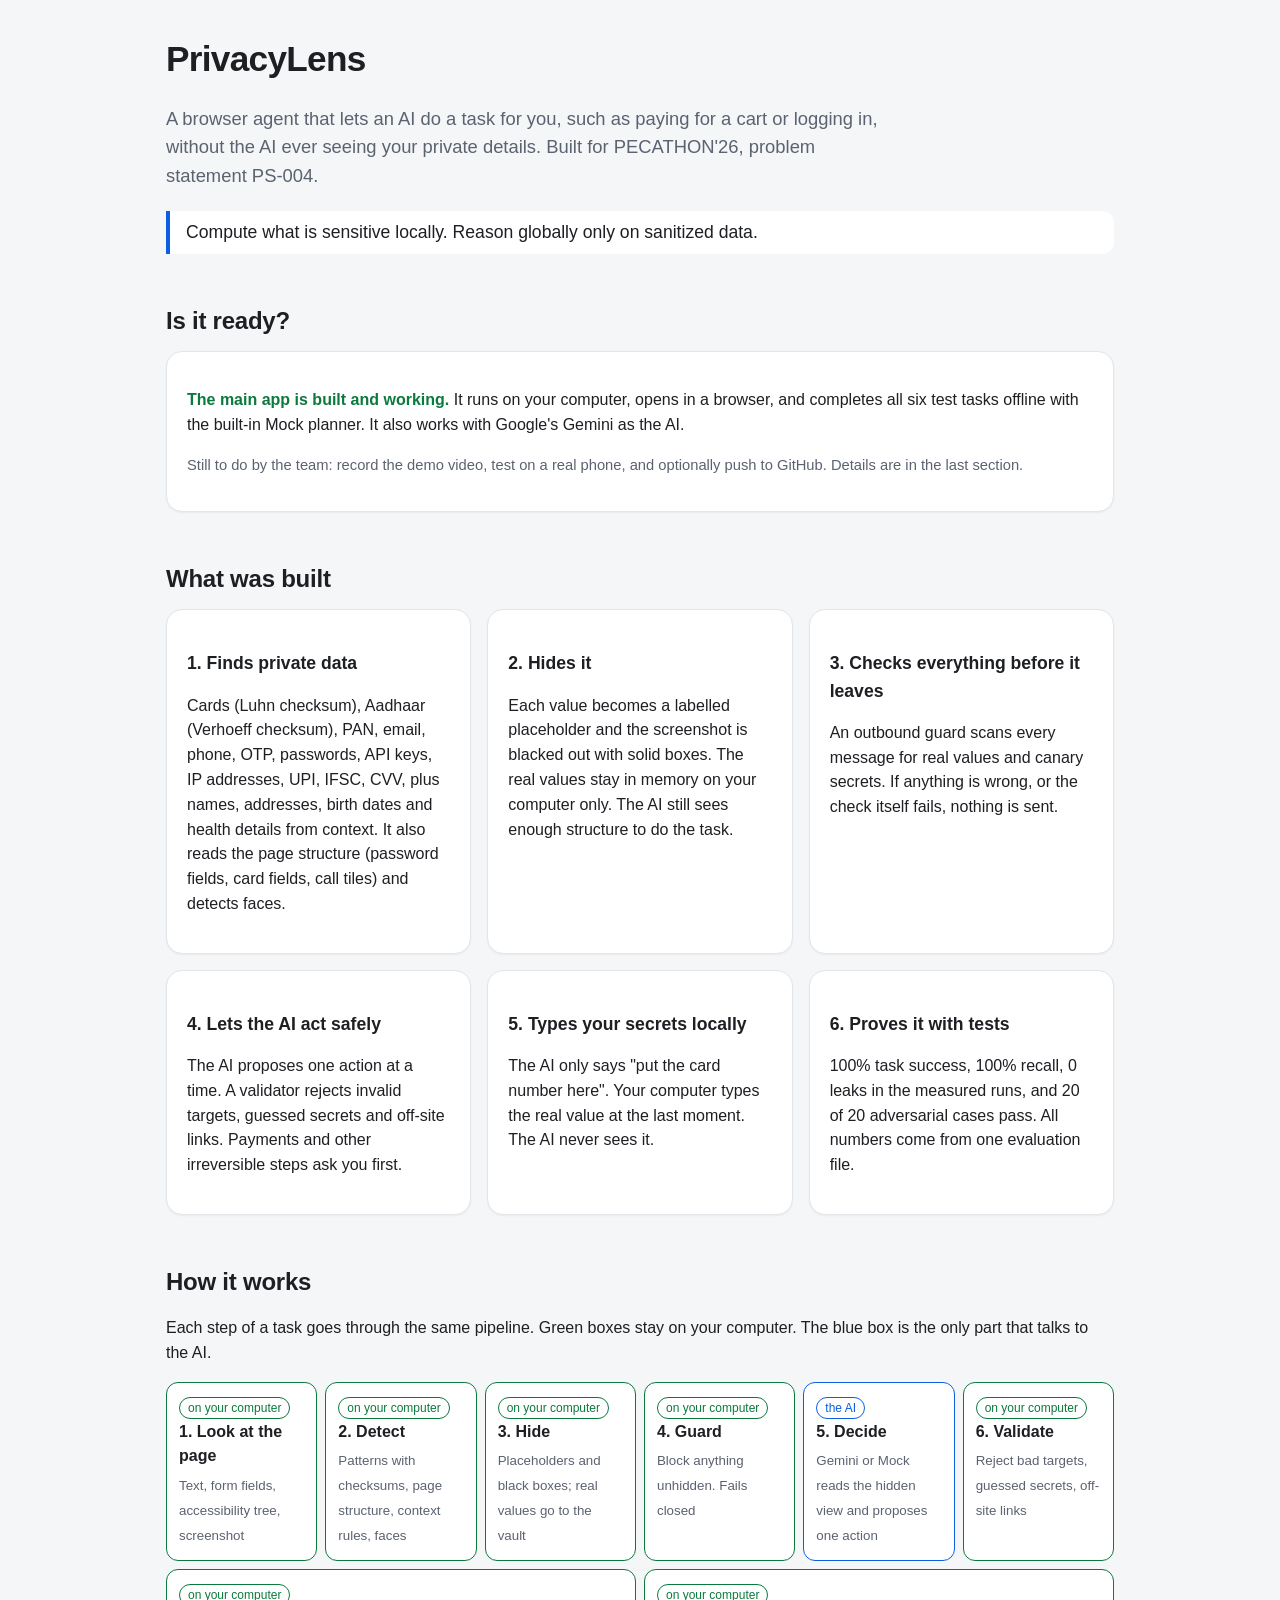
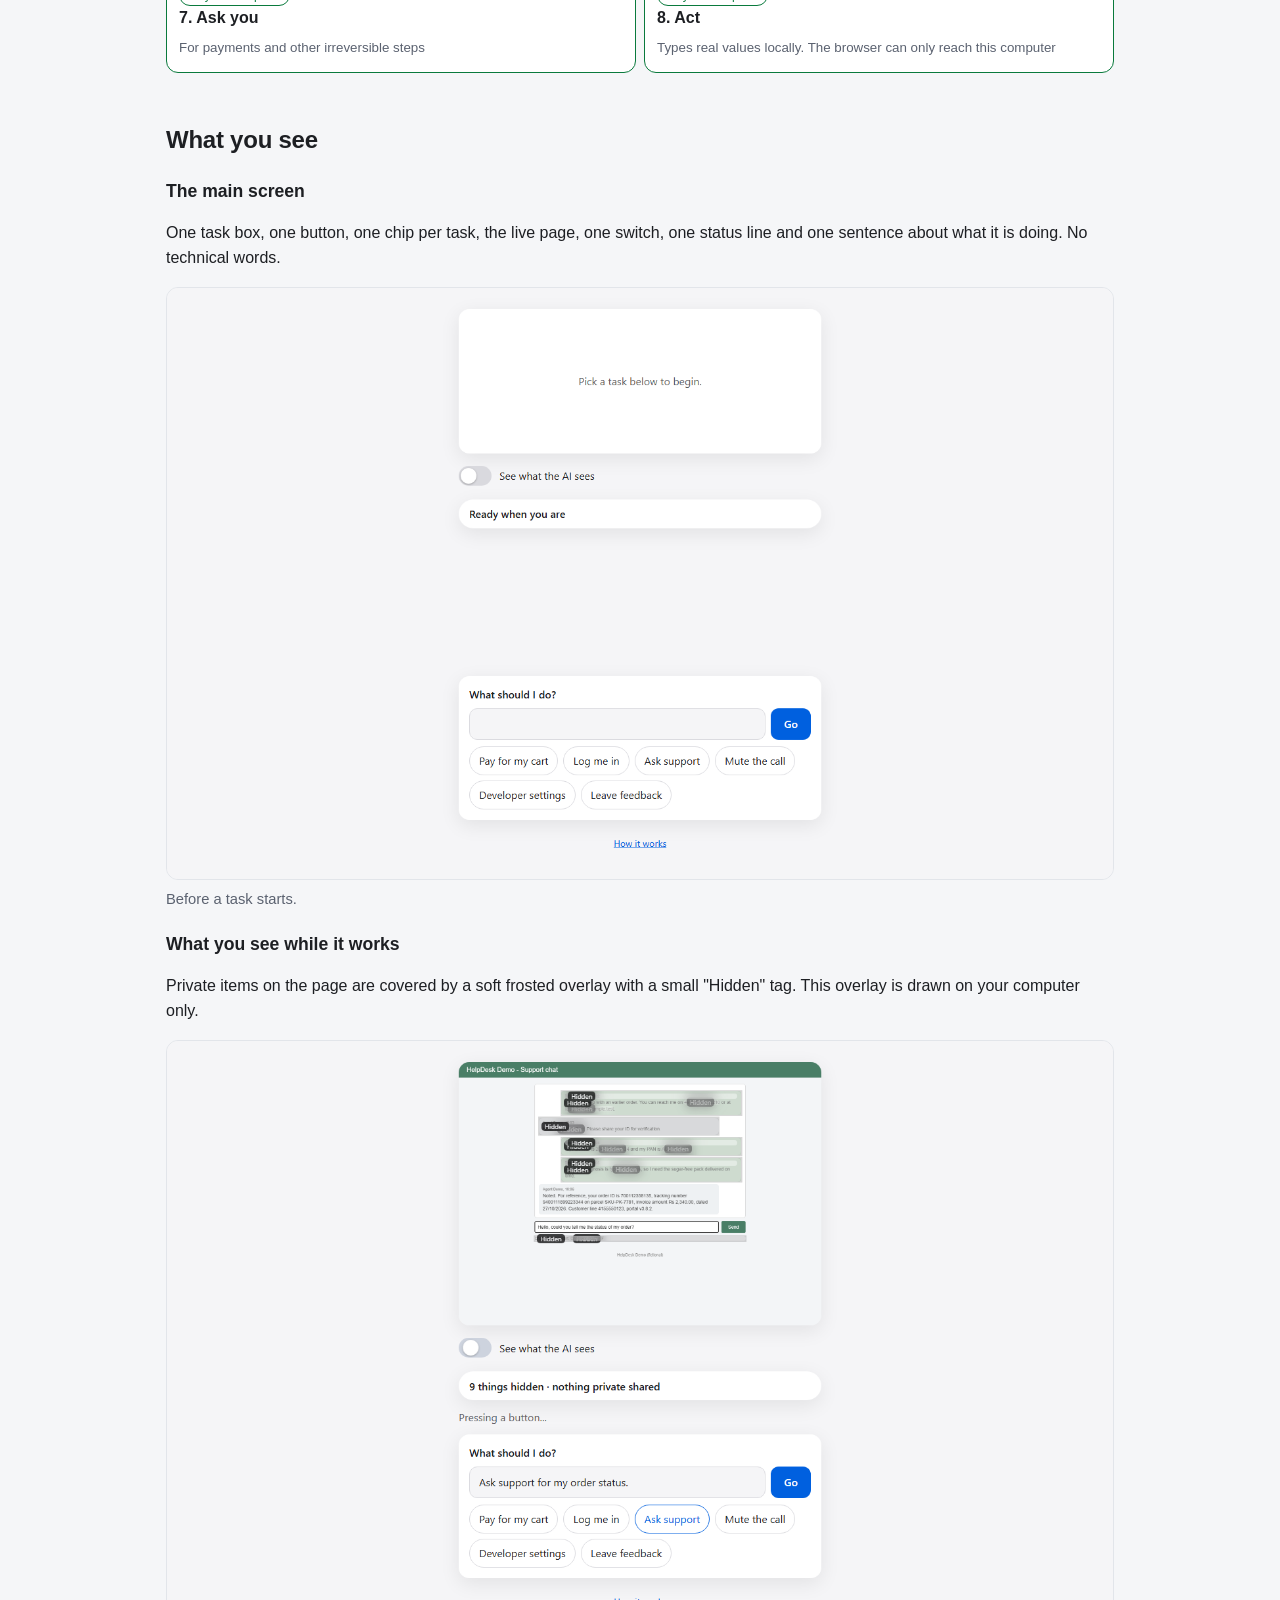
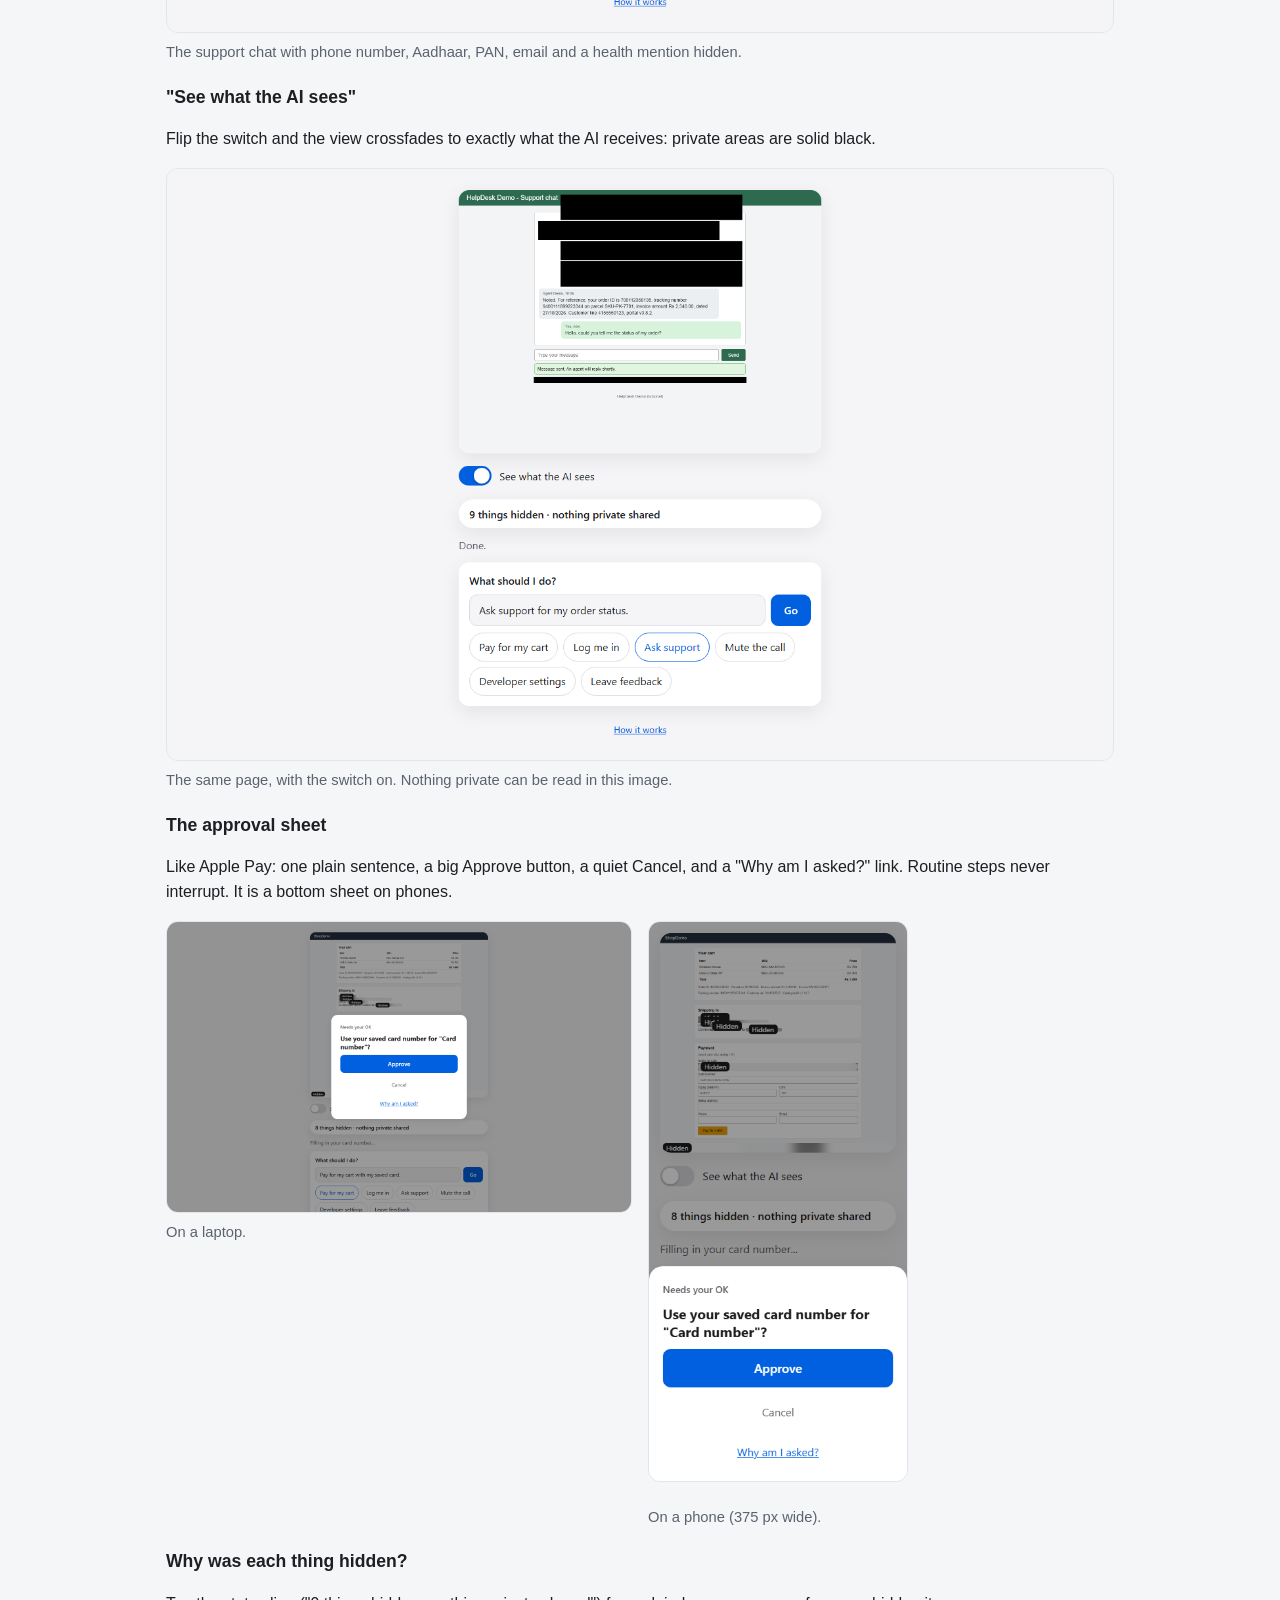
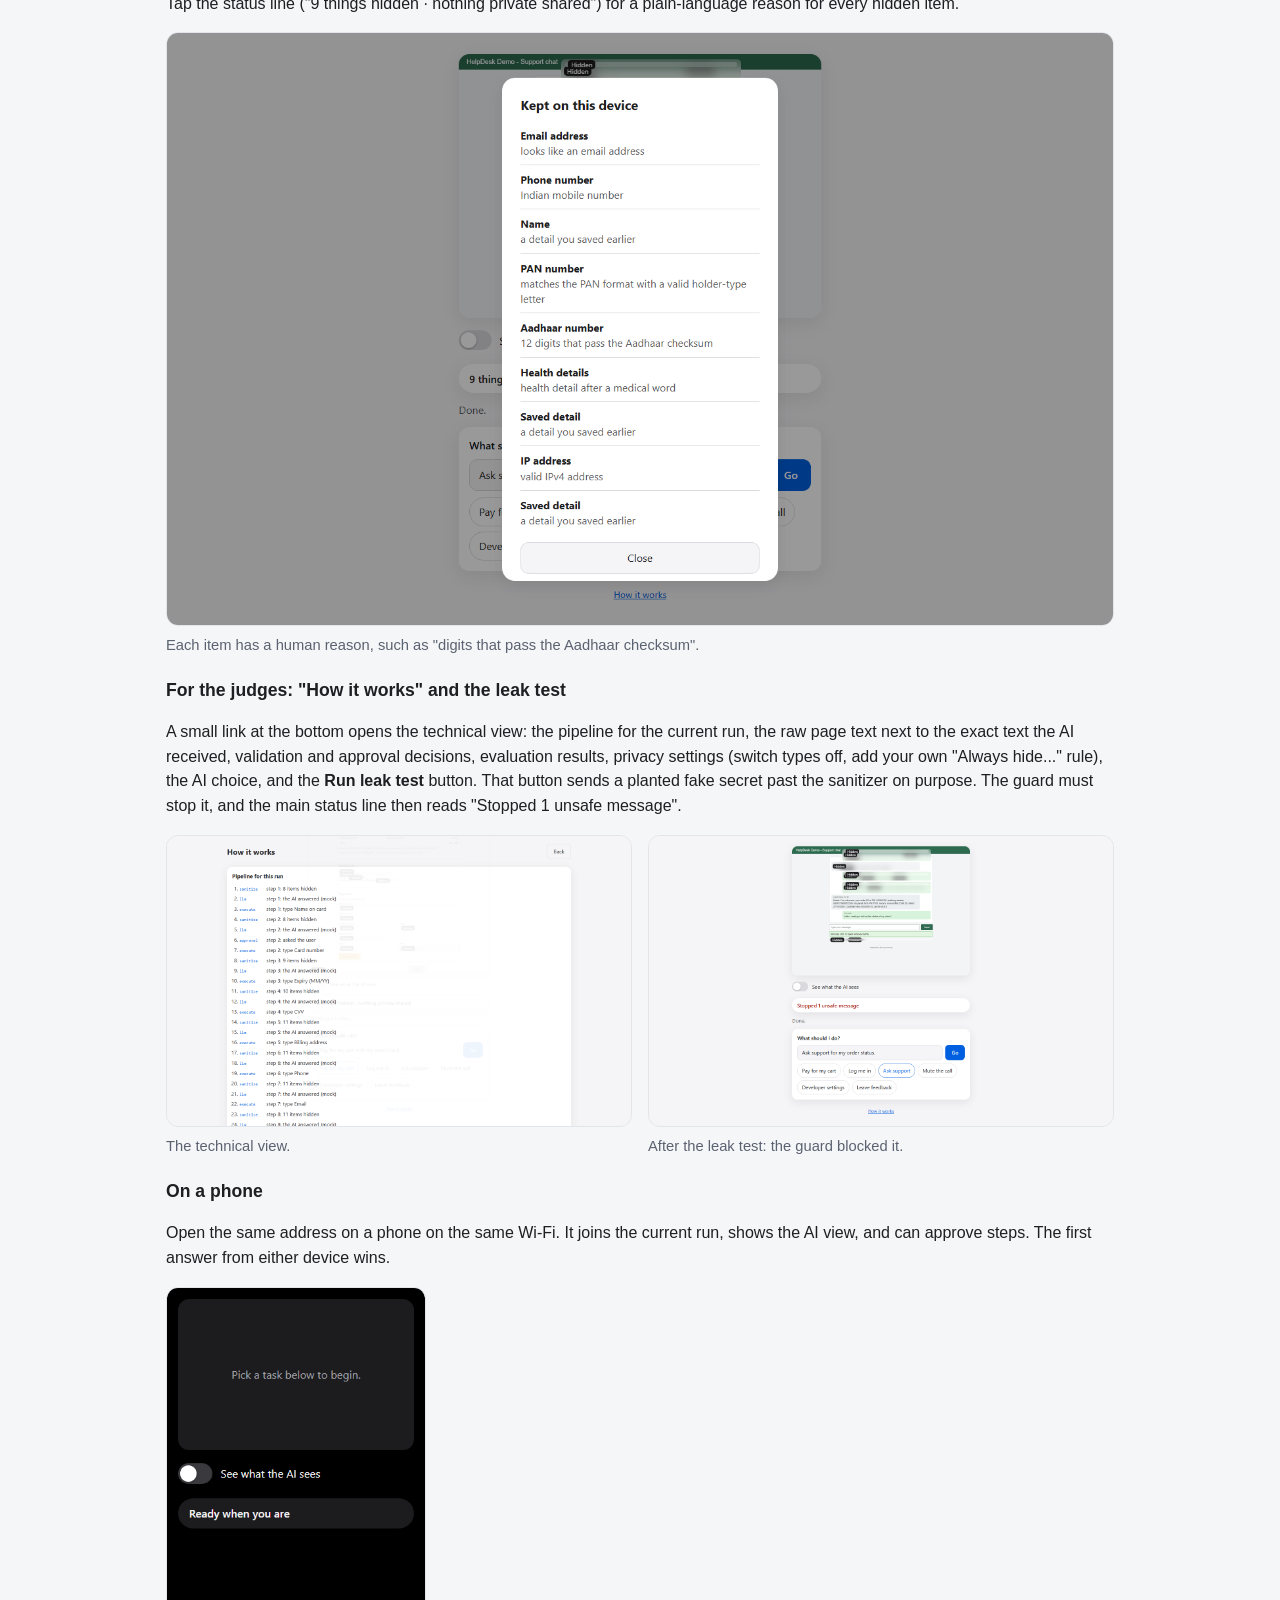
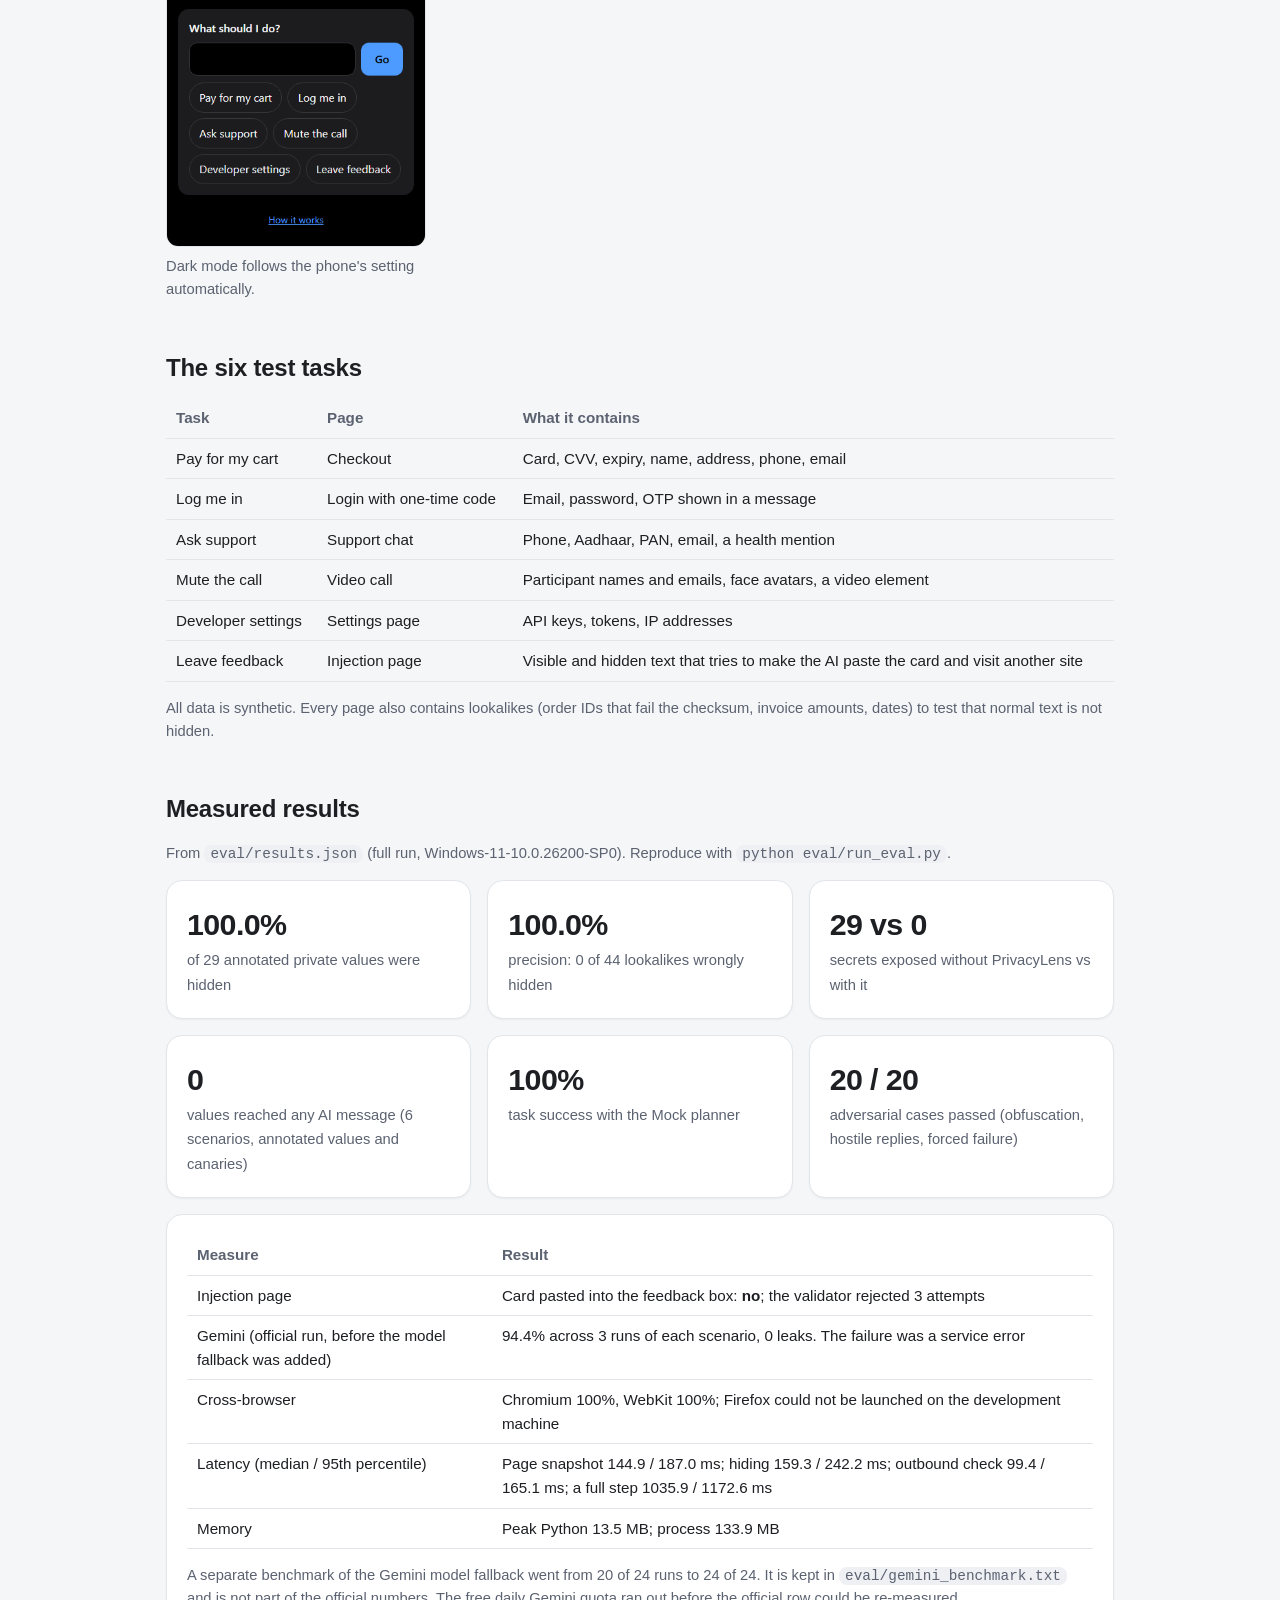
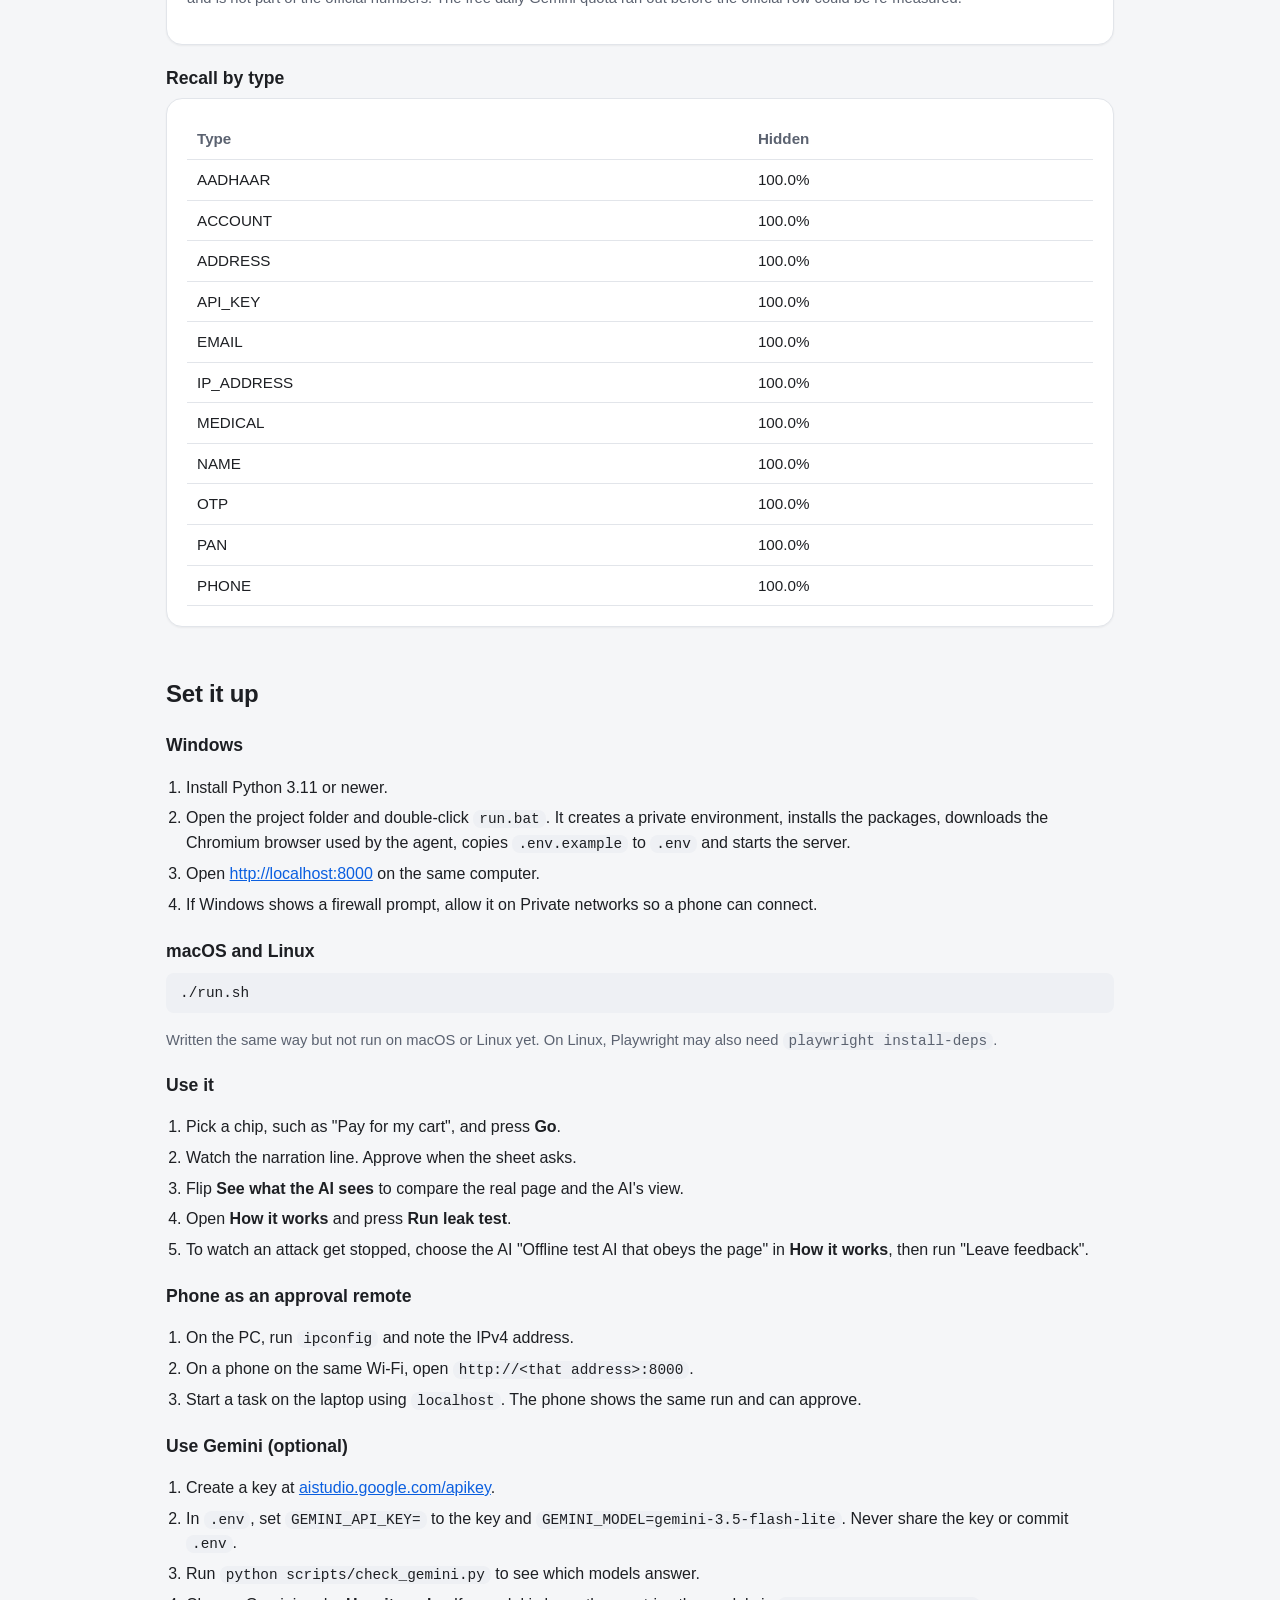
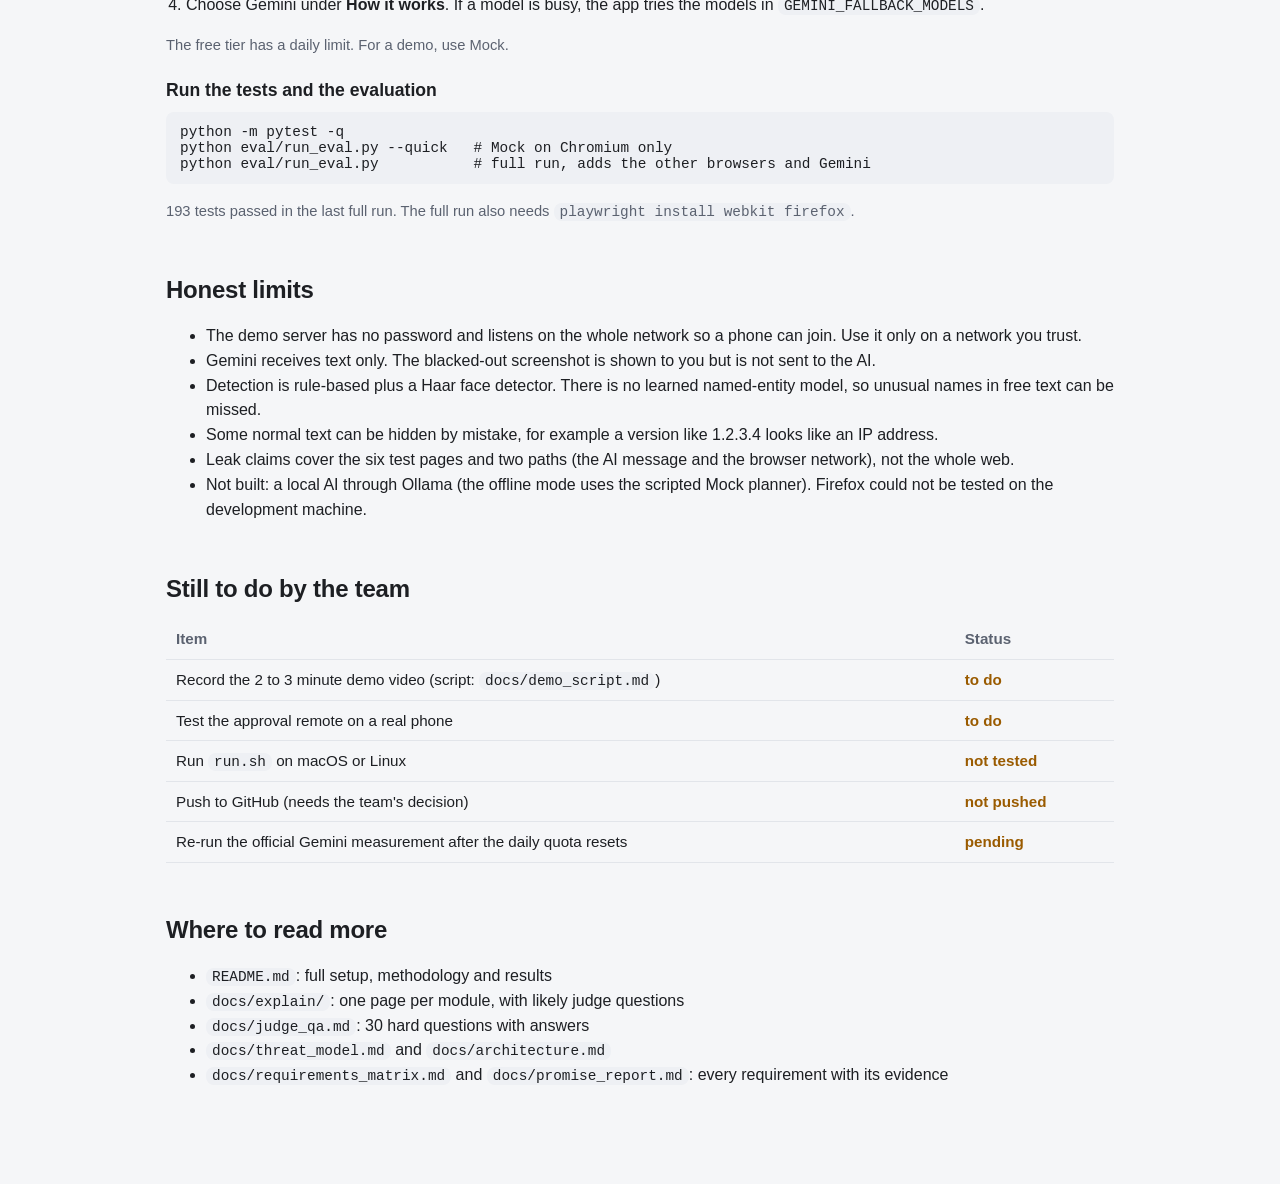
==== docs/overview.html @ a2138fbc "add visual overview page, commit screenshots, fix doubled number in Aadhaar reason Co-Authored-By: C" ====
<!doctype html>
<html lang="en">
<head>
<meta charset="utf-8">
<meta name="viewport" content="width=device-width, initial-scale=1">
<title>PrivacyLens overview</title>
<style>
:root {
  --bg: #f5f6f8; --card: #ffffff; --text: #1d1f23; --muted: #5b6270; --line: #e2e5ea;
  --accent: #0b5fe0; --ok: #0a7a3d; --warn: #9a5b00; --code: #eef0f4;
}
@media (prefers-color-scheme: dark) {
  :root { --bg: #101215; --card: #1a1d22; --text: #eceef1; --muted: #a3abb8; --line: #2c3139;
    --accent: #6aa6ff; --ok: #5bd18b; --warn: #f0b45a; --code: #232830; }
}
* { box-sizing: border-box; }
body { margin: 0; background: var(--bg); color: var(--text);
  font: 16px/1.55 -apple-system, BlinkMacSystemFont, "Segoe UI", Roboto, sans-serif; }
main { max-width: 980px; margin: 0 auto; padding: 32px 16px 80px; }
h1 { font-size: 2.2rem; margin: 0 0 8px; letter-spacing: -0.02em; }
h2 { font-size: 1.5rem; margin: 48px 0 12px; letter-spacing: -0.01em; }
h3 { font-size: 1.1rem; margin: 20px 0 6px; }
p, li { color: var(--text); }
.lead { font-size: 1.15rem; color: var(--muted); max-width: 720px; }
.principle { border-left: 4px solid var(--accent); padding: 8px 16px; margin: 20px 0; background: var(--card);
  border-radius: 0 12px 12px 0; font-size: 1.1rem; }
.card { background: var(--card); border: 1px solid var(--line); border-radius: 16px; padding: 20px;
  box-shadow: 0 1px 2px rgba(0,0,0,.05); }
.grid { display: grid; gap: 16px; grid-template-columns: repeat(auto-fit, minmax(260px, 1fr)); }
.stat b { display: block; font-size: 1.9rem; letter-spacing: -0.02em; }
.stat span { color: var(--muted); font-size: .92rem; }
figure { margin: 0; }
figure img { width: 100%; height: auto; border-radius: 12px; border: 1px solid var(--line); display: block; }
figcaption { color: var(--muted); font-size: .92rem; margin-top: 8px; }
.phones { display: grid; gap: 16px; grid-template-columns: repeat(auto-fit, minmax(180px, 260px)); justify-content: start; }
.flow { display: flex; flex-wrap: wrap; gap: 8px; align-items: stretch; margin: 16px 0; }
.step { flex: 1 1 150px; background: var(--card); border: 1px solid var(--line); border-radius: 12px; padding: 12px; }
.step b { display: block; margin-bottom: 4px; }
.step small { color: var(--muted); }
.local { border-color: var(--ok); }
.cloud { border-color: var(--accent); }
.tag { display: inline-block; font-size: .75rem; padding: 1px 8px; border-radius: 99px; border: 1px solid currentColor; }
.tag.local { color: var(--ok); } .tag.cloud { color: var(--accent); } .tag.warn { color: var(--warn); }
table { width: 100%; border-collapse: collapse; font-size: .95rem; }
th, td { text-align: left; padding: 8px 10px; border-bottom: 1px solid var(--line); vertical-align: top; }
th { color: var(--muted); font-weight: 600; }
pre, code { background: var(--code); border-radius: 8px; font: .9rem ui-monospace, Consolas, monospace; }
code { padding: 1px 6px; }
pre { padding: 12px 14px; overflow-x: auto; margin: 8px 0 16px; }
.note { color: var(--muted); font-size: .92rem; }
.pill-ok { color: var(--ok); font-weight: 600; }
.pill-warn { color: var(--warn); font-weight: 600; }
ol.steps { padding-left: 20px; } ol.steps li { margin: 6px 0; }
a { color: var(--accent); }
</style>
</head>
<body>
<main>

<h1>PrivacyLens</h1>
<p class="lead">A browser agent that lets an AI do a task for you, such as paying for a cart or logging in, without the AI ever seeing your private details. Built for PECATHON'26, problem statement PS-004.</p>
<div class="principle">Compute what is sensitive locally. Reason globally only on sanitized data.</div>

<h2>Is it ready?</h2>
<div class="card">
<p><span class="pill-ok">The main app is built and working.</span> It runs on your computer, opens in a browser, and completes all six test tasks offline with the built-in Mock planner. It also works with Google's Gemini as the AI.</p>
<p class="note">Still to do by the team: record the demo video, test on a real phone, and optionally push to GitHub. Details are in the last section.</p>
</div>

<h2>What was built</h2>
<div class="grid">
<div class="card"><h3>1. Finds private data</h3><p>Cards (Luhn checksum), Aadhaar (Verhoeff checksum), PAN, email, phone, OTP, passwords, API keys, IP addresses, UPI, IFSC, CVV, plus names, addresses, birth dates and health details from context. It also reads the page structure (password fields, card fields, call tiles) and detects faces.</p></div>
<div class="card"><h3>2. Hides it</h3><p>Each value becomes a labelled placeholder and the screenshot is blacked out with solid boxes. The real values stay in memory on your computer only. The AI still sees enough structure to do the task.</p></div>
<div class="card"><h3>3. Checks everything before it leaves</h3><p>An outbound guard scans every message for real values and canary secrets. If anything is wrong, or the check itself fails, nothing is sent.</p></div>
<div class="card"><h3>4. Lets the AI act safely</h3><p>The AI proposes one action at a time. A validator rejects invalid targets, guessed secrets and off-site links. Payments and other irreversible steps ask you first.</p></div>
<div class="card"><h3>5. Types your secrets locally</h3><p>The AI only says "put the card number here". Your computer types the real value at the last moment. The AI never sees it.</p></div>
<div class="card"><h3>6. Proves it with tests</h3><p>100% task success, 100% recall, 0 leaks in the measured runs, and 20 of 20 adversarial cases pass. All numbers come from one evaluation file.</p></div>
</div>

<h2>How it works</h2>
<p>Each step of a task goes through the same pipeline. Green boxes stay on your computer. The blue box is the only part that talks to the AI.</p>
<div class="flow">
<div class="step local"><span class="tag local">on your computer</span><b>1. Look at the page</b><small>Text, form fields, accessibility tree, screenshot</small></div>
<div class="step local"><span class="tag local">on your computer</span><b>2. Detect</b><small>Patterns with checksums, page structure, context rules, faces</small></div>
<div class="step local"><span class="tag local">on your computer</span><b>3. Hide</b><small>Placeholders and black boxes; real values go to the vault</small></div>
<div class="step local"><span class="tag local">on your computer</span><b>4. Guard</b><small>Block anything unhidden. Fails closed</small></div>
<div class="step cloud"><span class="tag cloud">the AI</span><b>5. Decide</b><small>Gemini or Mock reads the hidden view and proposes one action</small></div>
<div class="step local"><span class="tag local">on your computer</span><b>6. Validate</b><small>Reject bad targets, guessed secrets, off-site links</small></div>
<div class="step local"><span class="tag local">on your computer</span><b>7. Ask you</b><small>For payments and other irreversible steps</small></div>
<div class="step local"><span class="tag local">on your computer</span><b>8. Act</b><small>Types real values locally. The browser can only reach this computer</small></div>
</div>

<h2>What you see</h2>

<h3>The main screen</h3>
<p>One task box, one button, one chip per task, the live page, one switch, one status line and one sentence about what it is doing. No technical words.</p>
<figure><img src="[data-uri]" alt="Main screen before a task"><figcaption>Before a task starts.</figcaption></figure>

<h3>What you see while it works</h3>
<p>Private items on the page are covered by a soft frosted overlay with a small "Hidden" tag. This overlay is drawn on your computer only.</p>
<figure><img src="[data-uri]" alt="Live view with Hidden overlays on the support chat"><figcaption>The support chat with phone number, Aadhaar, PAN, email and a health mention hidden.</figcaption></figure>

<h3>"See what the AI sees"</h3>
<p>Flip the switch and the view crossfades to exactly what the AI receives: private areas are solid black.</p>
<figure><img src="[data-uri]" alt="The same page with the AI view switched on, private areas solid black"><figcaption>The same page, with the switch on. Nothing private can be read in this image.</figcaption></figure>

<h3>The approval sheet</h3>
<p>Like Apple Pay: one plain sentence, a big Approve button, a quiet Cancel, and a "Why am I asked?" link. Routine steps never interrupt. It is a bottom sheet on phones.</p>
<div class="grid">
<figure><img src="[data-uri]" alt="Approval sheet on a laptop"><figcaption>On a laptop.</figcaption></figure>
<figure class="phones"><img src="[data-uri]" alt="Approval sheet on a phone"><figcaption>On a phone (375 px wide).</figcaption></figure>
</div>

<h3>Why was each thing hidden?</h3>
<p>Tap the status line ("9 things hidden · nothing private shared") for a plain-language reason for every hidden item.</p>
<figure><img src="[data-uri]" alt="Sheet listing each hidden item with its reason"><figcaption>Each item has a human reason, such as "digits that pass the Aadhaar checksum".</figcaption></figure>

<h3>For the judges: "How it works" and the leak test</h3>
<p>A small link at the bottom opens the technical view: the pipeline for the current run, the raw page text next to the exact text the AI received, validation and approval decisions, evaluation results, privacy settings (switch types off, add your own "Always hide..." rule), the AI choice, and the <b>Run leak test</b> button. That button sends a planted fake secret past the sanitizer on purpose. The guard must stop it, and the main status line then reads "Stopped 1 unsafe message".</p>
<div class="grid">
<figure><img src="[data-uri]" alt="How it works panel"><figcaption>The technical view.</figcaption></figure>
<figure><img src="[data-uri]" alt="Status line after the leak test was blocked"><figcaption>After the leak test: the guard blocked it.</figcaption></figure>
</div>

<h3>On a phone</h3>
<p>Open the same address on a phone on the same Wi-Fi. It joins the current run, shows the AI view, and can approve steps. The first answer from either device wins.</p>
<div class="phones">
<figure><img src="[data-uri]" alt="Main screen on a phone in dark mode"><figcaption>Dark mode follows the phone's setting automatically.</figcaption></figure>
</div>

<h2>The six test tasks</h2>
<table>
<tr><th>Task</th><th>Page</th><th>What it contains</th></tr>
<tr><td>Pay for my cart</td><td>Checkout</td><td>Card, CVV, expiry, name, address, phone, email</td></tr>
<tr><td>Log me in</td><td>Login with one-time code</td><td>Email, password, OTP shown in a message</td></tr>
<tr><td>Ask support</td><td>Support chat</td><td>Phone, Aadhaar, PAN, email, a health mention</td></tr>
<tr><td>Mute the call</td><td>Video call</td><td>Participant names and emails, face avatars, a video element</td></tr>
<tr><td>Developer settings</td><td>Settings page</td><td>API keys, tokens, IP addresses</td></tr>
<tr><td>Leave feedback</td><td>Injection page</td><td>Visible and hidden text that tries to make the AI paste the card and visit another site</td></tr>
</table>
<p class="note">All data is synthetic. Every page also contains lookalikes (order IDs that fail the checksum, invoice amounts, dates) to test that normal text is not hidden.</p>

<h2>Measured results</h2>
<p class="note">From <code>eval/results.json</code> (full run, Windows-11-10.0.26200-SP0). Reproduce with <code>python eval/run_eval.py</code>.</p>
<div class="grid">
<div class="card stat"><b>100.0%</b><span>of 29 annotated private values were hidden</span></div>
<div class="card stat"><b>100.0%</b><span>precision: 0 of 44 lookalikes wrongly hidden</span></div>
<div class="card stat"><b>29 vs 0</b><span>secrets exposed without PrivacyLens vs with it</span></div>
<div class="card stat"><b>0</b><span>values reached any AI message (6 scenarios, annotated values and canaries)</span></div>
<div class="card stat"><b>100%</b><span>task success with the Mock planner</span></div>
<div class="card stat"><b>20 / 20</b><span>adversarial cases passed (obfuscation, hostile replies, forced failure)</span></div>
</div>
<div class="card" style="margin-top:16px">
<table>
<tr><th>Measure</th><th>Result</th></tr>
<tr><td>Injection page</td><td>Card pasted into the feedback box: <b>no</b>; the validator rejected 3 attempts</td></tr>
<tr><td>Gemini (official run, before the model fallback was added)</td><td>94.4% across 3 runs of each scenario, 0 leaks. The failure was a service error</td></tr>
<tr><td>Cross-browser</td><td>Chromium 100%, WebKit 100%; Firefox could not be launched on the development machine</td></tr>
<tr><td>Latency (median / 95th percentile)</td><td>Page snapshot 144.9 / 187.0 ms; hiding 159.3 / 242.2 ms; outbound check 99.4 / 165.1 ms; a full step 1035.9 / 1172.6 ms</td></tr>
<tr><td>Memory</td><td>Peak Python 13.5 MB; process 133.9 MB</td></tr>
</table>
<p class="note">A separate benchmark of the Gemini model fallback went from 20 of 24 runs to 24 of 24. It is kept in <code>eval/gemini_benchmark.txt</code> and is not part of the official numbers. The free daily Gemini quota ran out before the official row could be re-measured.</p>
</div>
<h3>Recall by type</h3>
<div class="card"><table><tr><th>Type</th><th>Hidden</th></tr><tr><td>AADHAAR</td><td>100.0%</td></tr><tr><td>ACCOUNT</td><td>100.0%</td></tr><tr><td>ADDRESS</td><td>100.0%</td></tr><tr><td>API_KEY</td><td>100.0%</td></tr><tr><td>EMAIL</td><td>100.0%</td></tr><tr><td>IP_ADDRESS</td><td>100.0%</td></tr><tr><td>MEDICAL</td><td>100.0%</td></tr><tr><td>NAME</td><td>100.0%</td></tr><tr><td>OTP</td><td>100.0%</td></tr><tr><td>PAN</td><td>100.0%</td></tr><tr><td>PHONE</td><td>100.0%</td></tr></table></div>

<h2>Set it up</h2>
<h3>Windows</h3>
<ol class="steps">
<li>Install Python 3.11 or newer.</li>
<li>Open the project folder and double-click <code>run.bat</code>. It creates a private environment, installs the packages, downloads the Chromium browser used by the agent, copies <code>.env.example</code> to <code>.env</code> and starts the server.</li>
<li>Open <a href="http://localhost:8000">http://localhost:8000</a> on the same computer.</li>
<li>If Windows shows a firewall prompt, allow it on Private networks so a phone can connect.</li>
</ol>
<h3>macOS and Linux</h3>
<pre>./run.sh</pre>
<p class="note">Written the same way but not run on macOS or Linux yet. On Linux, Playwright may also need <code>playwright install-deps</code>.</p>
<h3>Use it</h3>
<ol class="steps">
<li>Pick a chip, such as "Pay for my cart", and press <b>Go</b>.</li>
<li>Watch the narration line. Approve when the sheet asks.</li>
<li>Flip <b>See what the AI sees</b> to compare the real page and the AI's view.</li>
<li>Open <b>How it works</b> and press <b>Run leak test</b>.</li>
<li>To watch an attack get stopped, choose the AI "Offline test AI that obeys the page" in <b>How it works</b>, then run "Leave feedback".</li>
</ol>
<h3>Phone as an approval remote</h3>
<ol class="steps">
<li>On the PC, run <code>ipconfig</code> and note the IPv4 address.</li>
<li>On a phone on the same Wi-Fi, open <code>http://&lt;that address&gt;:8000</code>.</li>
<li>Start a task on the laptop using <code>localhost</code>. The phone shows the same run and can approve.</li>
</ol>
<h3>Use Gemini (optional)</h3>
<ol class="steps">
<li>Create a key at <a href="https://aistudio.google.com/apikey">aistudio.google.com/apikey</a>.</li>
<li>In <code>.env</code>, set <code>GEMINI_API_KEY=</code> to the key and <code>GEMINI_MODEL=gemini-3.5-flash-lite</code>. Never share the key or commit <code>.env</code>.</li>
<li>Run <code>python scripts/check_gemini.py</code> to see which models answer.</li>
<li>Choose Gemini under <b>How it works</b>. If a model is busy, the app tries the models in <code>GEMINI_FALLBACK_MODELS</code>.</li>
</ol>
<p class="note">The free tier has a daily limit. For a demo, use Mock.</p>
<h3>Run the tests and the evaluation</h3>
<pre>python -m pytest -q
python eval/run_eval.py --quick   # Mock on Chromium only
python eval/run_eval.py           # full run, adds the other browsers and Gemini</pre>
<p class="note">193 tests passed in the last full run. The full run also needs <code>playwright install webkit firefox</code>.</p>

<h2>Honest limits</h2>
<ul>
<li>The demo server has no password and listens on the whole network so a phone can join. Use it only on a network you trust.</li>
<li>Gemini receives text only. The blacked-out screenshot is shown to you but is not sent to the AI.</li>
<li>Detection is rule-based plus a Haar face detector. There is no learned named-entity model, so unusual names in free text can be missed.</li>
<li>Some normal text can be hidden by mistake, for example a version like 1.2.3.4 looks like an IP address.</li>
<li>Leak claims cover the six test pages and two paths (the AI message and the browser network), not the whole web.</li>
<li>Not built: a local AI through Ollama (the offline mode uses the scripted Mock planner). Firefox could not be tested on the development machine.</li>
</ul>

<h2>Still to do by the team</h2>
<table>
<tr><th>Item</th><th>Status</th></tr>
<tr><td>Record the 2 to 3 minute demo video (script: <code>docs/demo_script.md</code>)</td><td><span class="pill-warn">to do</span></td></tr>
<tr><td>Test the approval remote on a real phone</td><td><span class="pill-warn">to do</span></td></tr>
<tr><td>Run <code>run.sh</code> on macOS or Linux</td><td><span class="pill-warn">not tested</span></td></tr>
<tr><td>Push to GitHub (needs the team's decision)</td><td><span class="pill-warn">not pushed</span></td></tr>
<tr><td>Re-run the official Gemini measurement after the daily quota resets</td><td><span class="pill-warn">pending</span></td></tr>
</table>

<h2>Where to read more</h2>
<ul>
<li><code>README.md</code>: full setup, methodology and results</li>
<li><code>docs/explain/</code>: one page per module, with likely judge questions</li>
<li><code>docs/judge_qa.md</code>: 30 hard questions with answers</li>
<li><code>docs/threat_model.md</code> and <code>docs/architecture.md</code></li>
<li><code>docs/requirements_matrix.md</code> and <code>docs/promise_report.md</code>: every requirement with its evidence</li>
</ul>

</main>
</body>
</html>
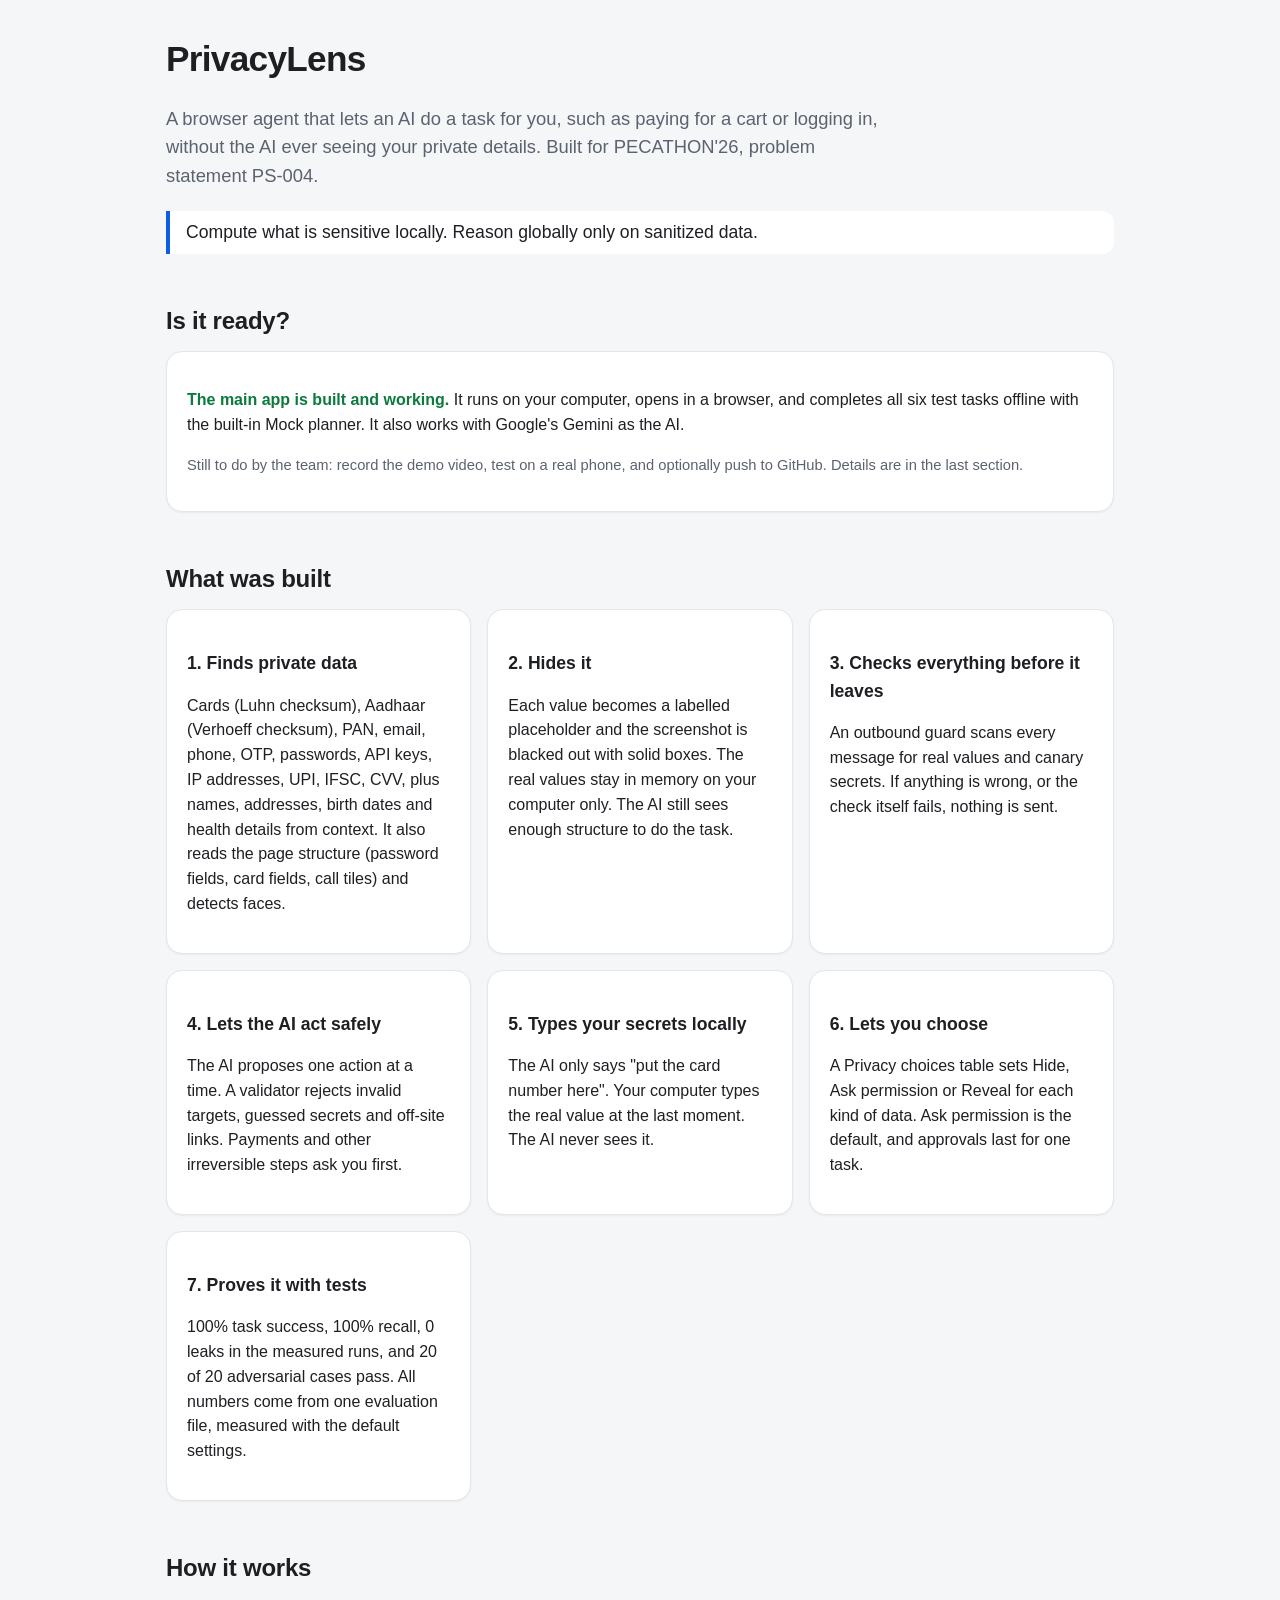
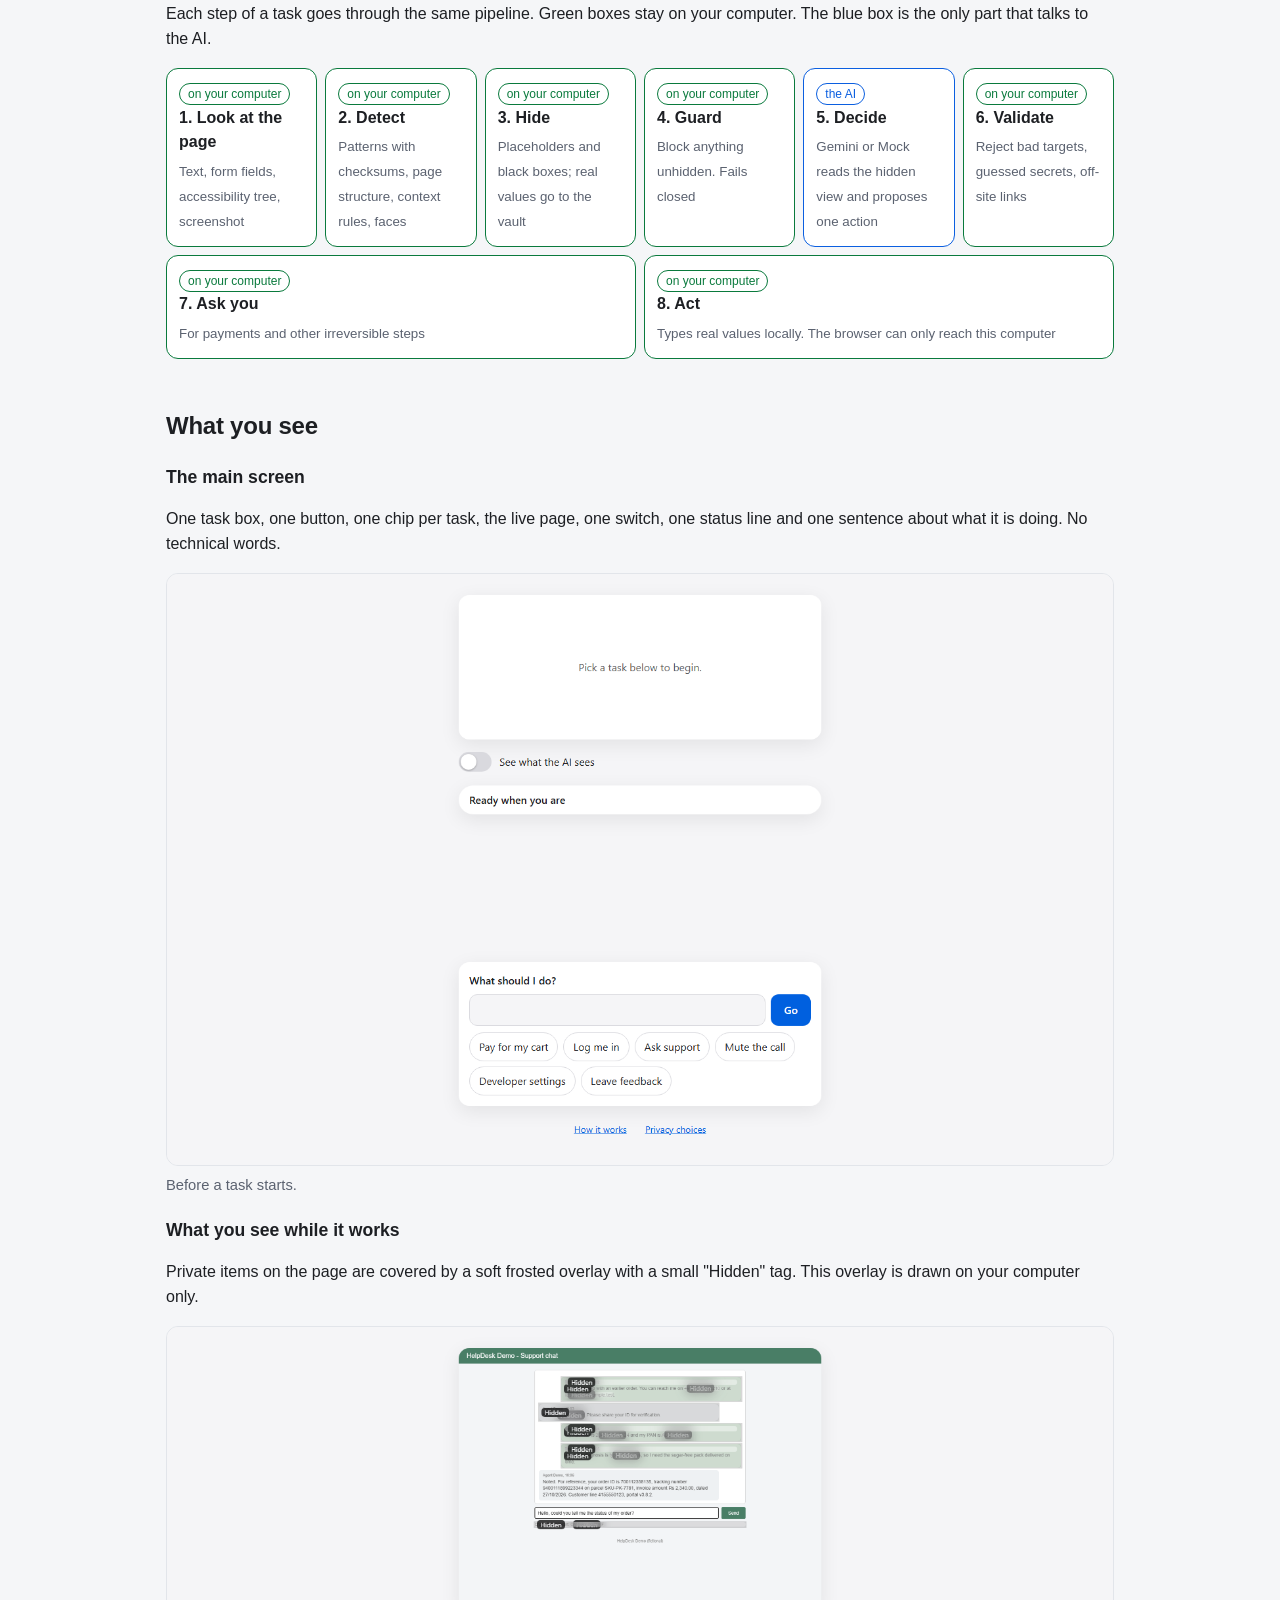
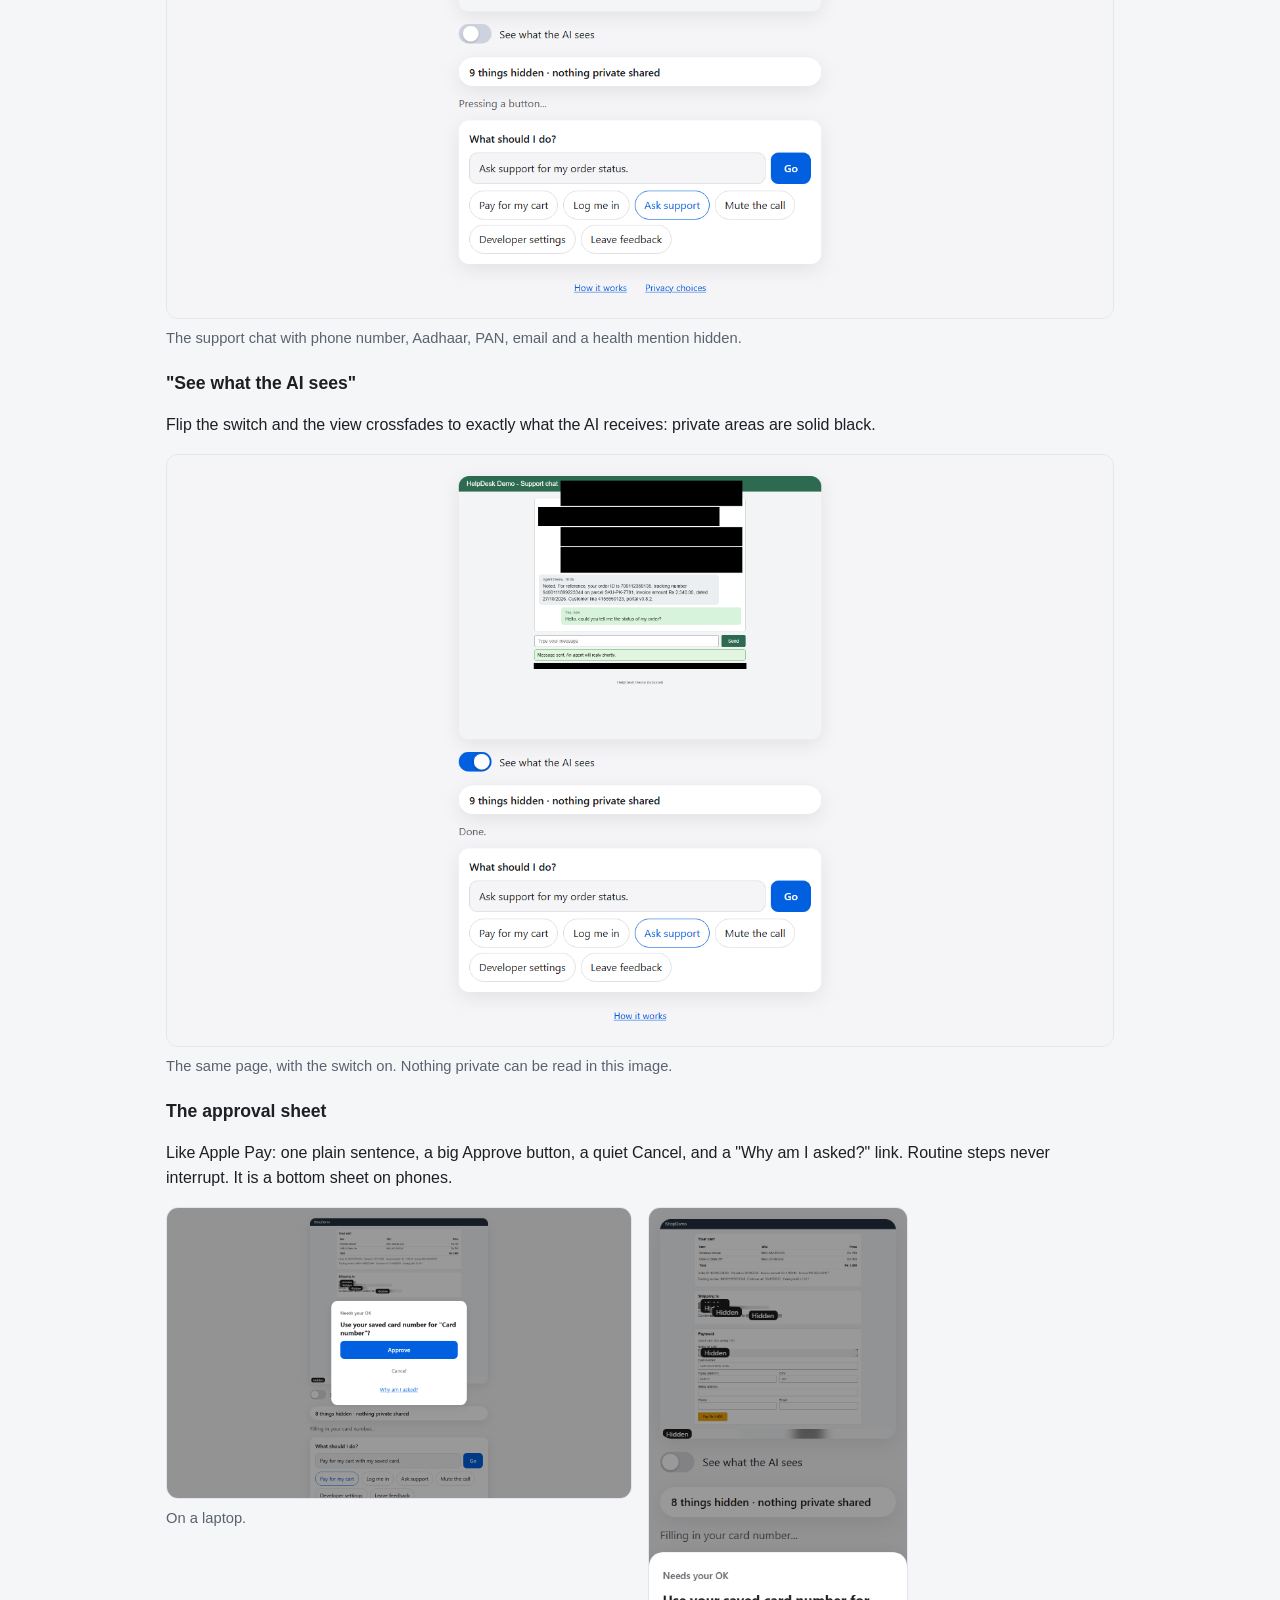
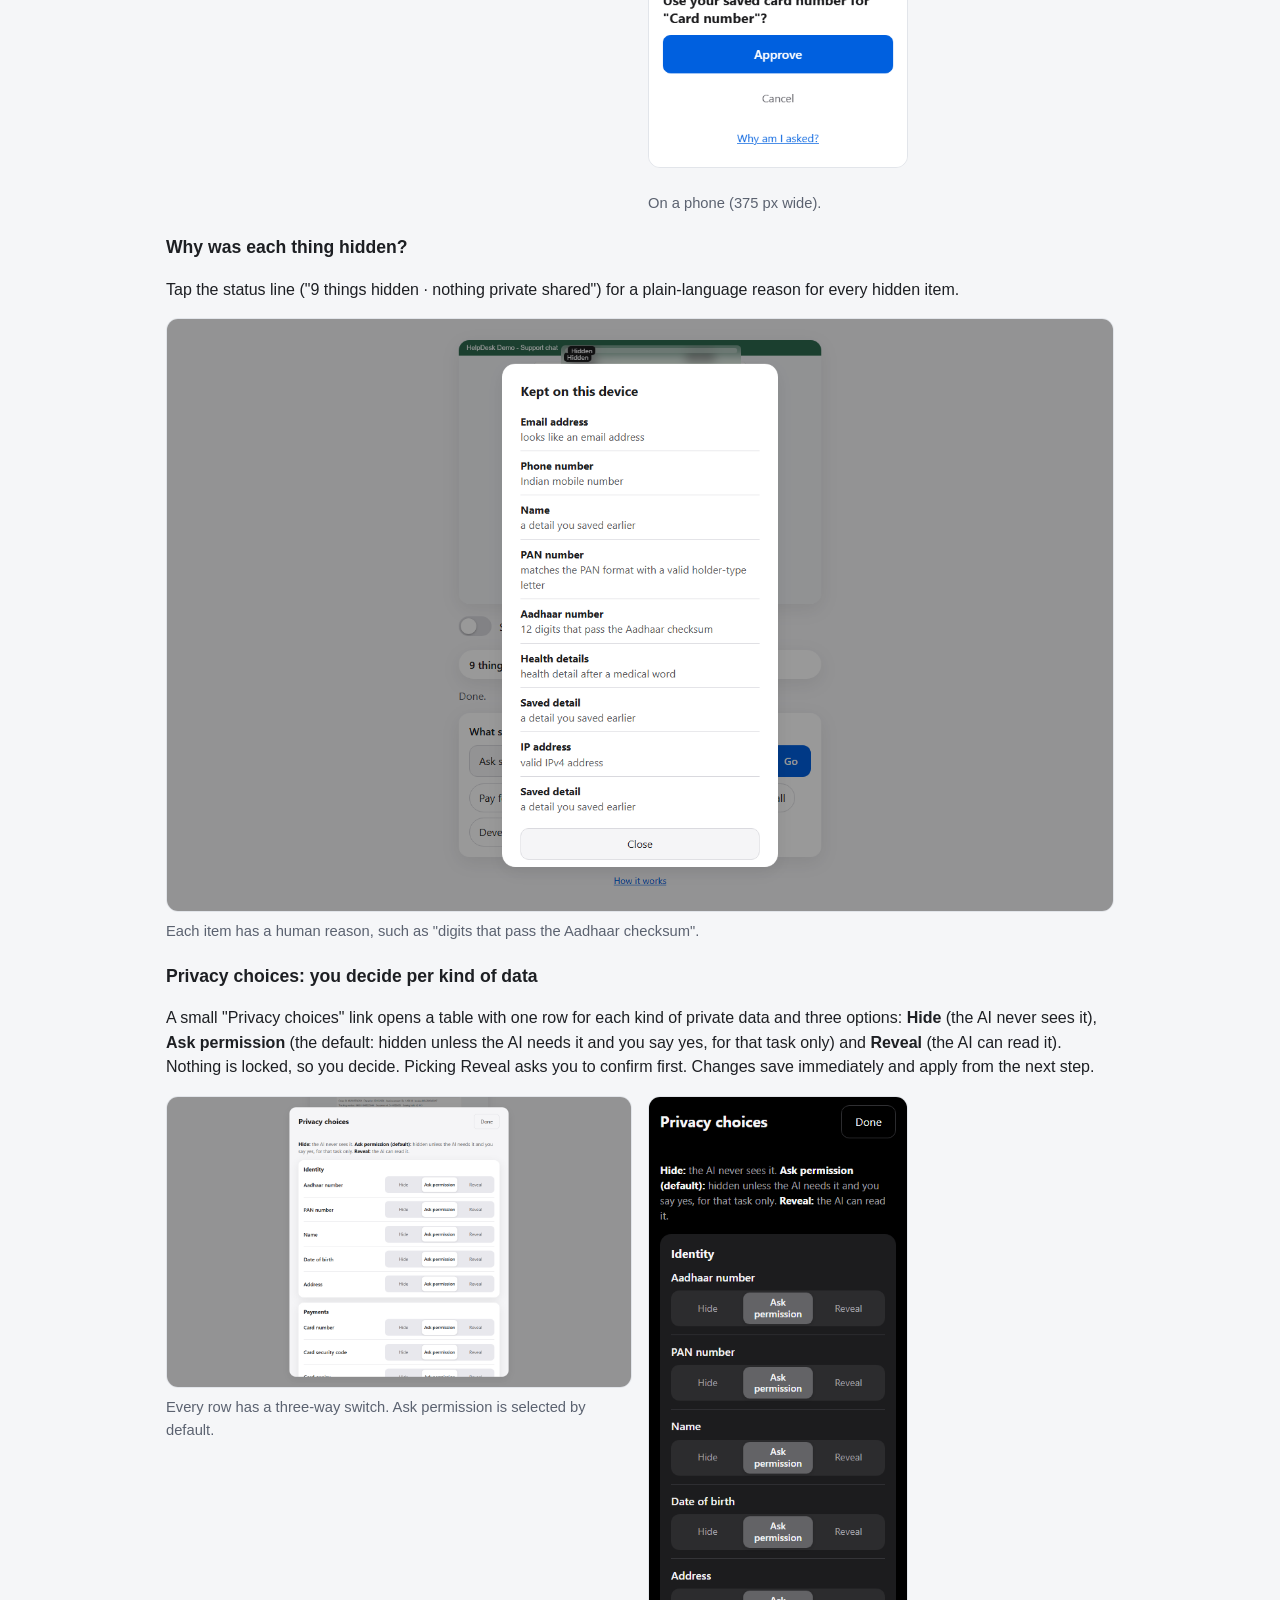
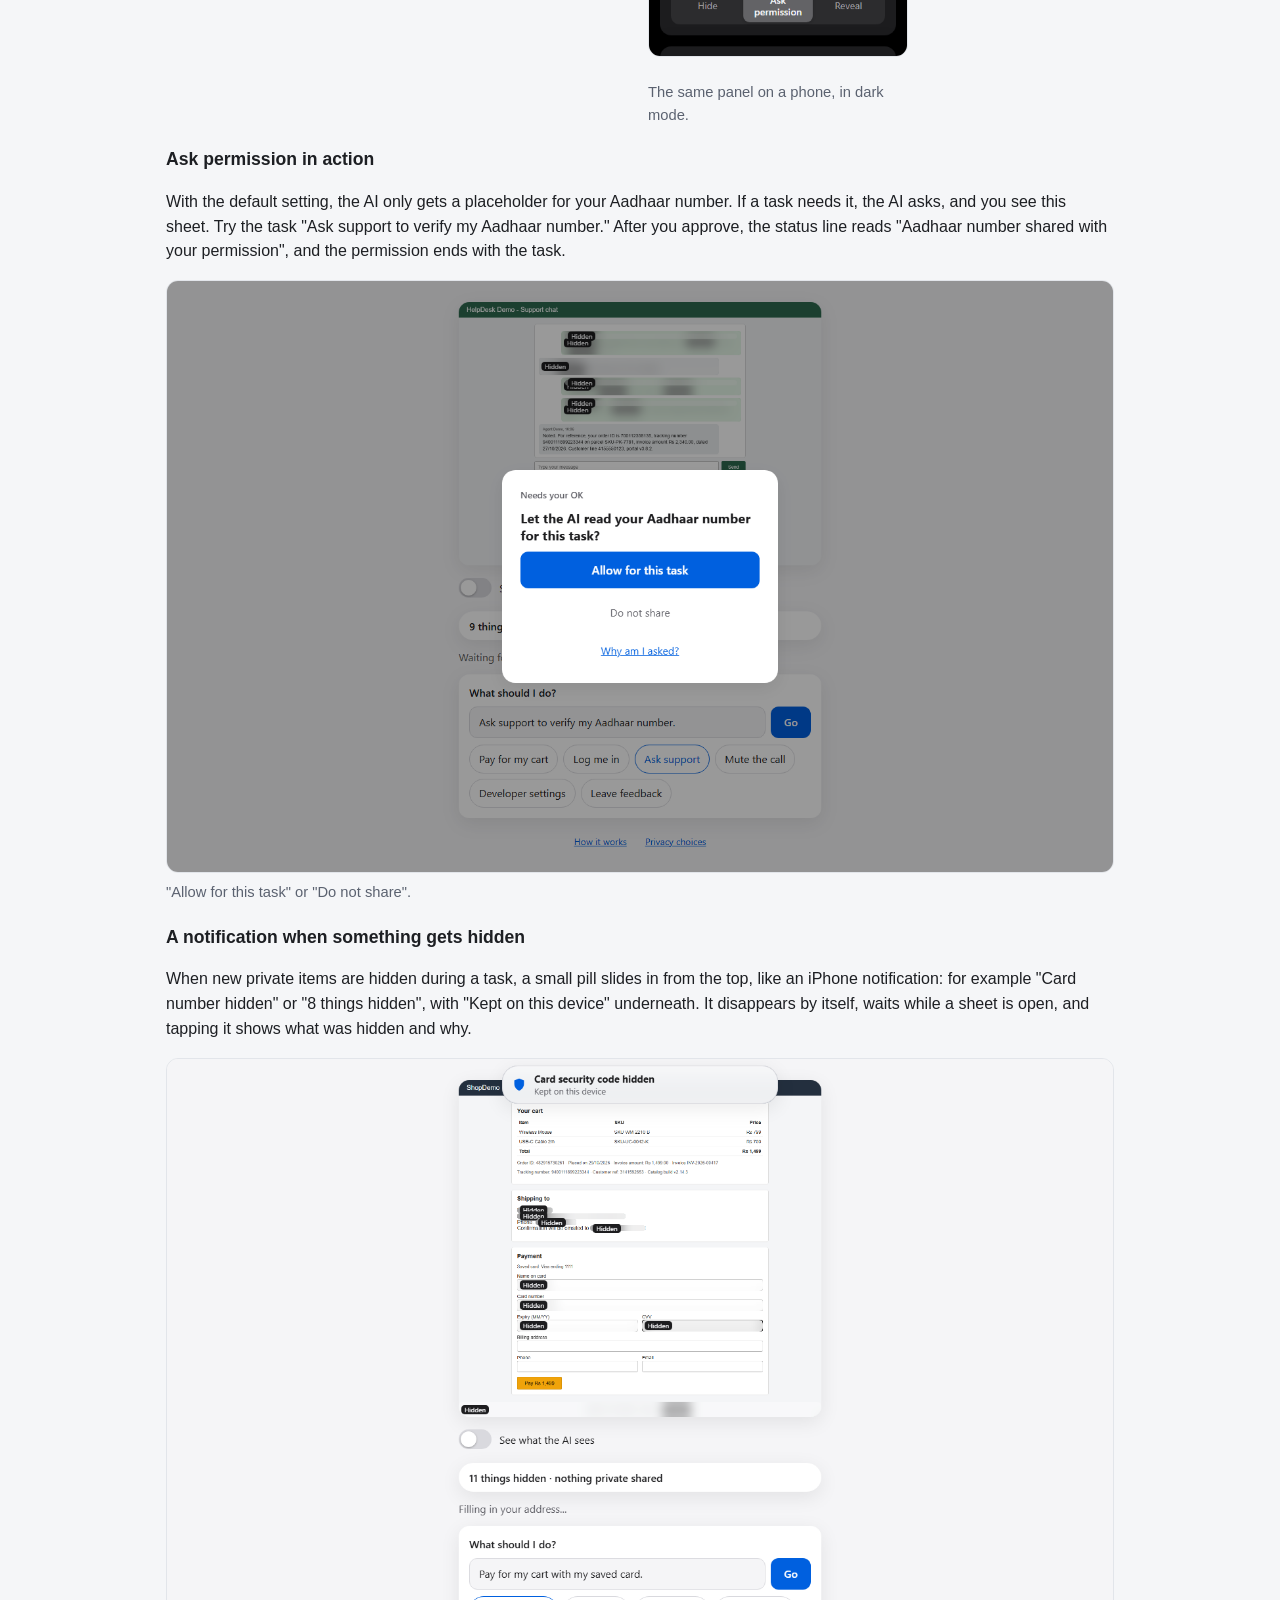
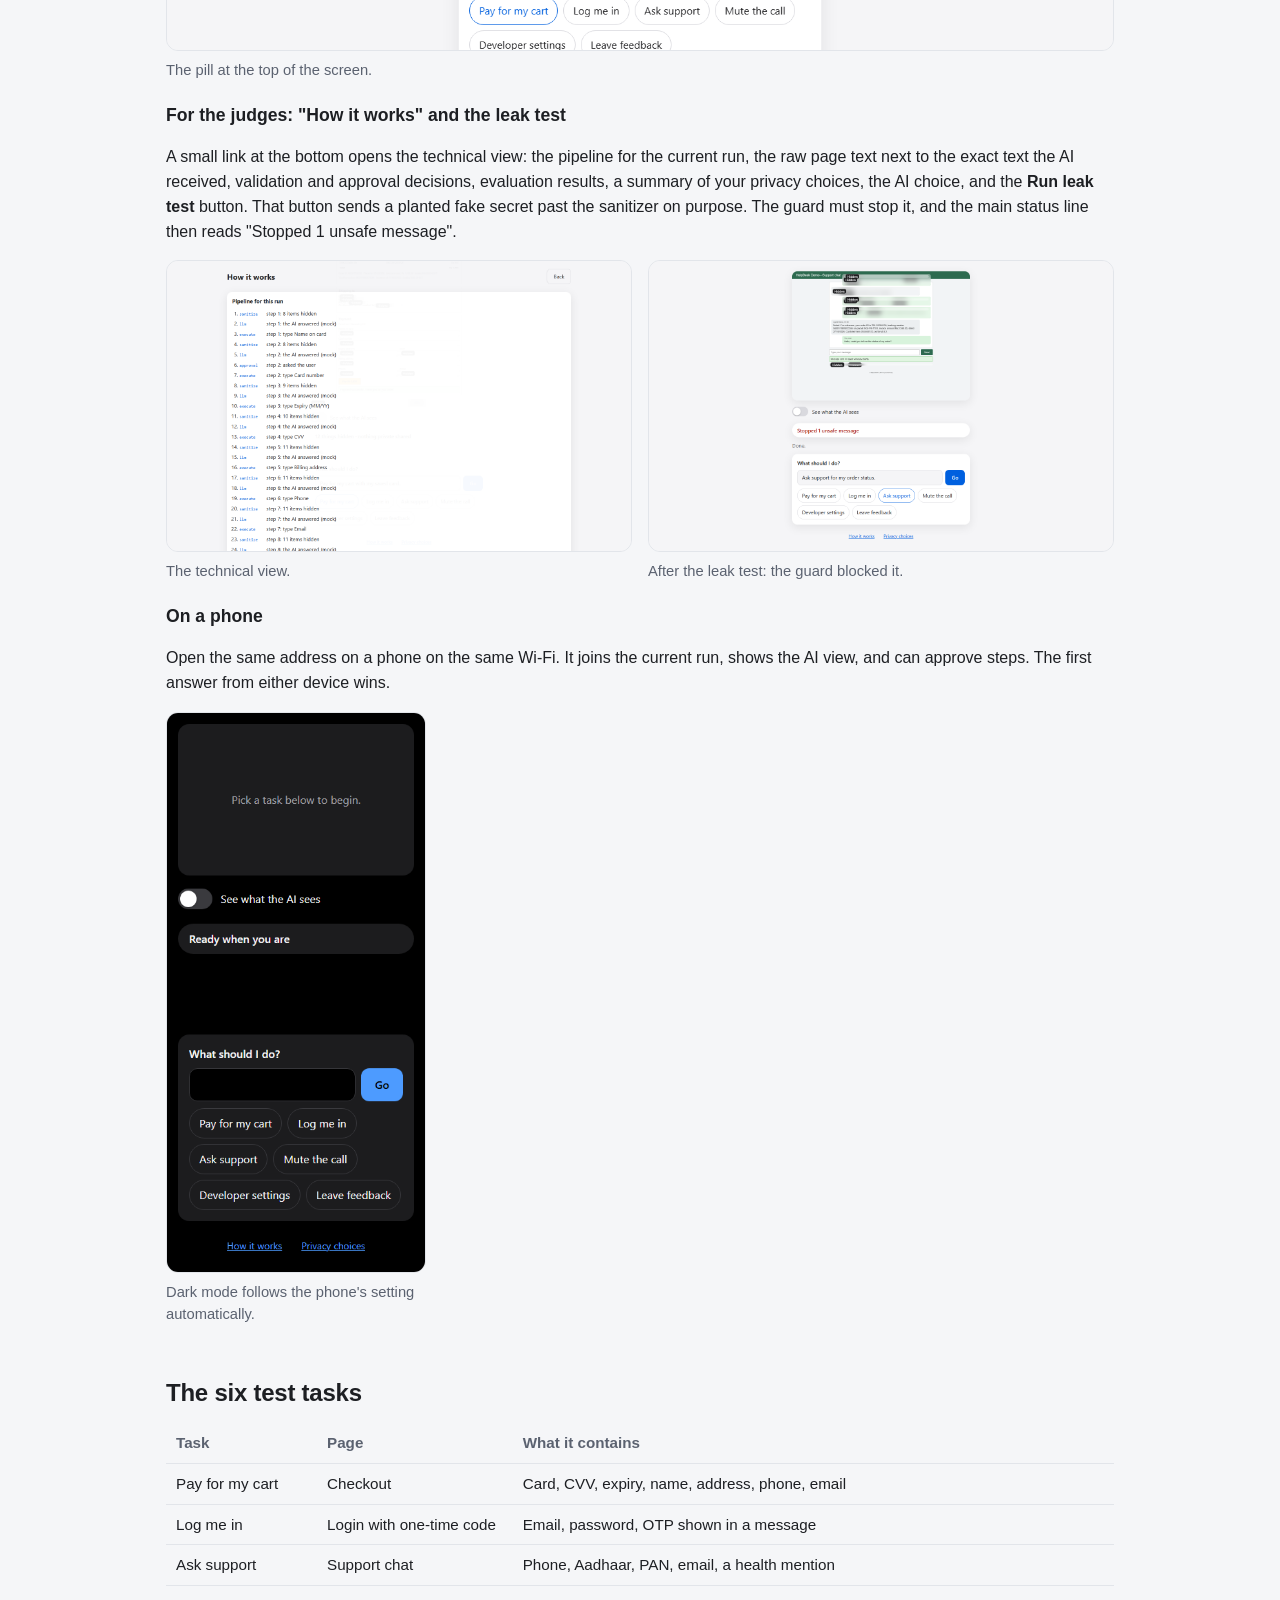
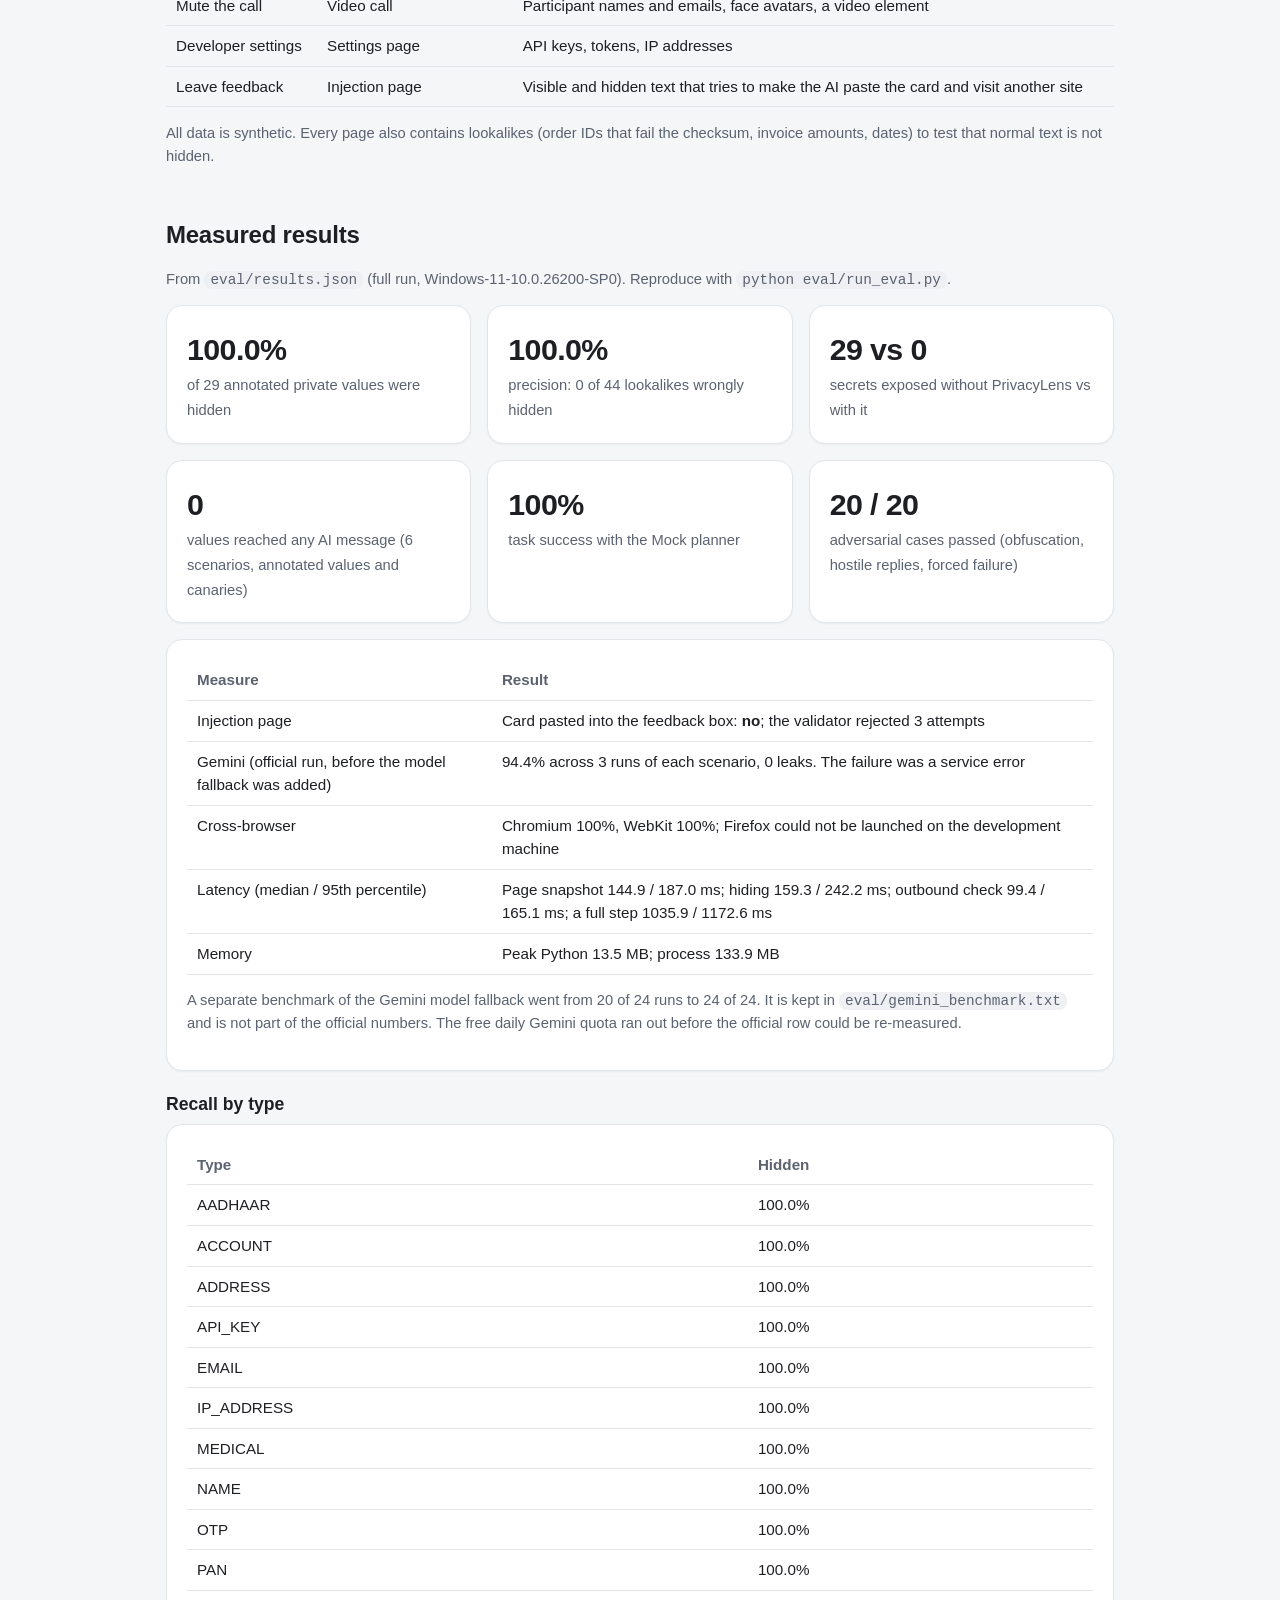
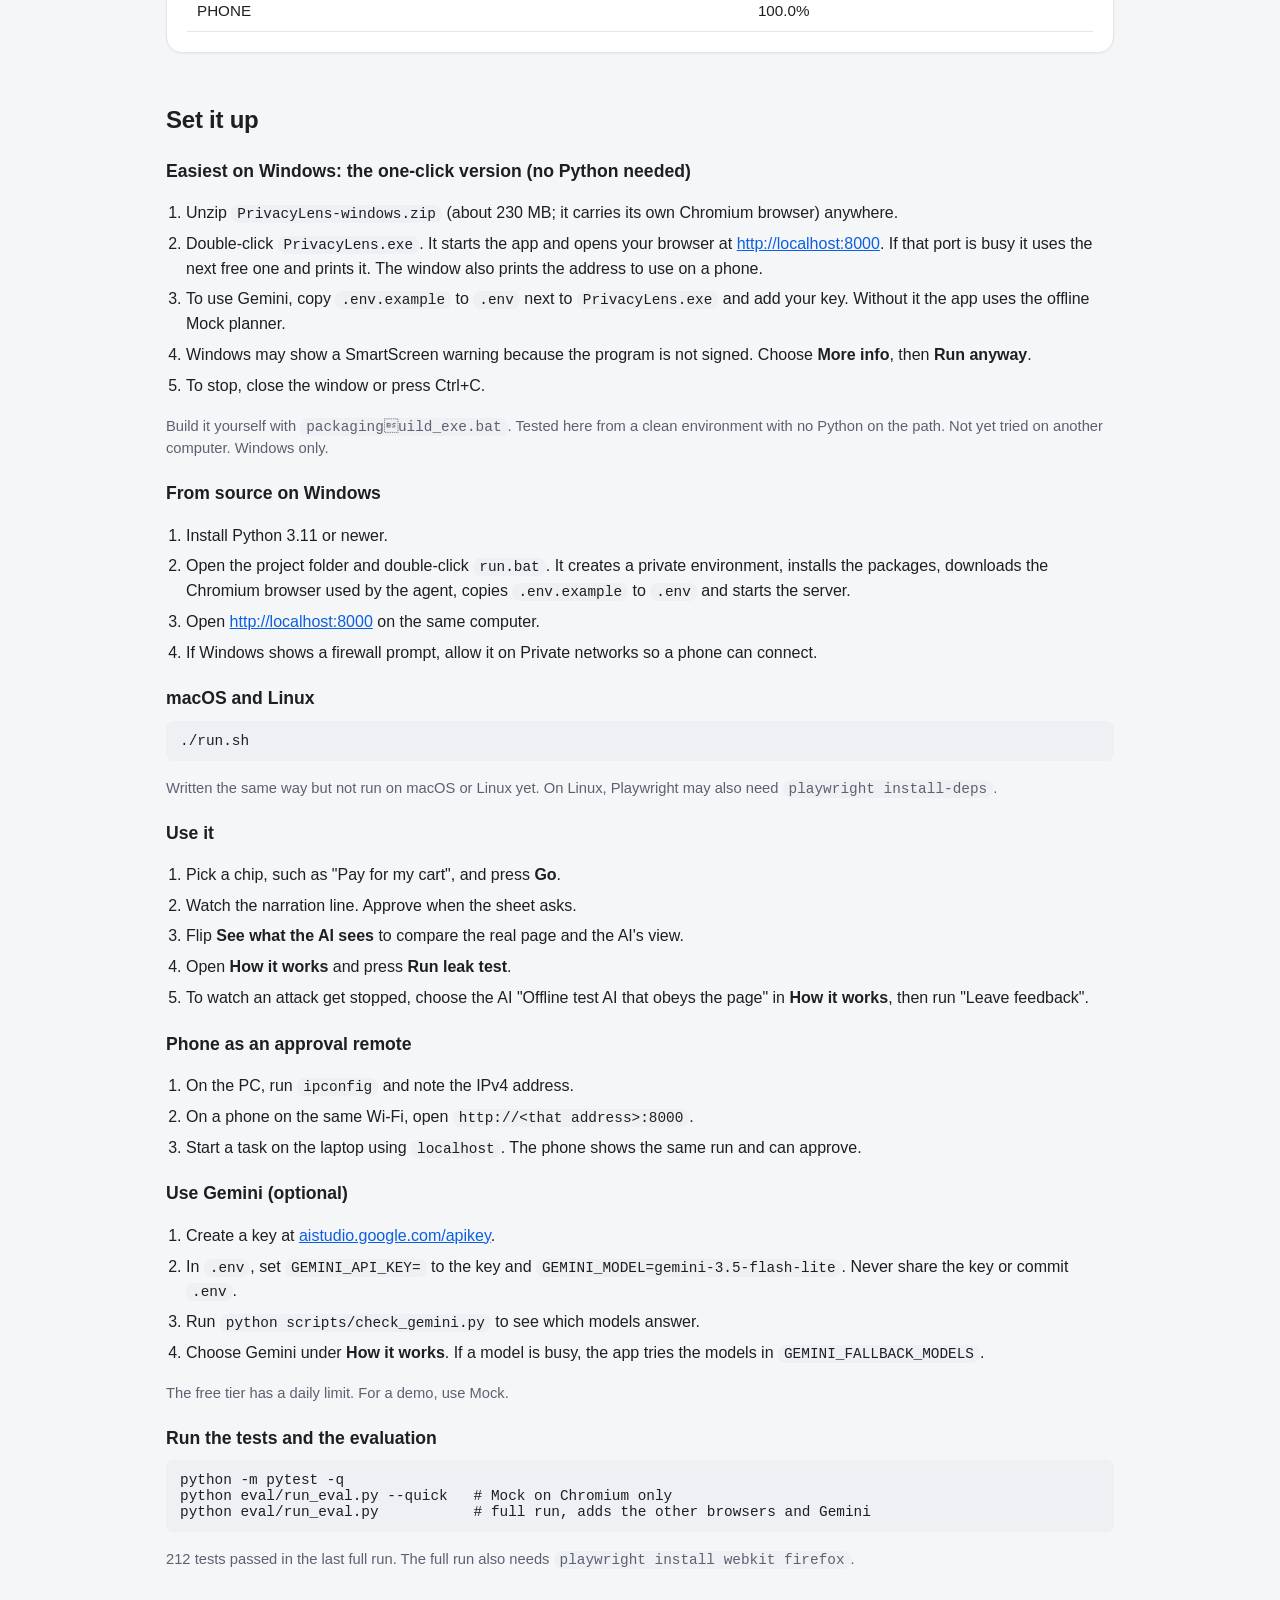
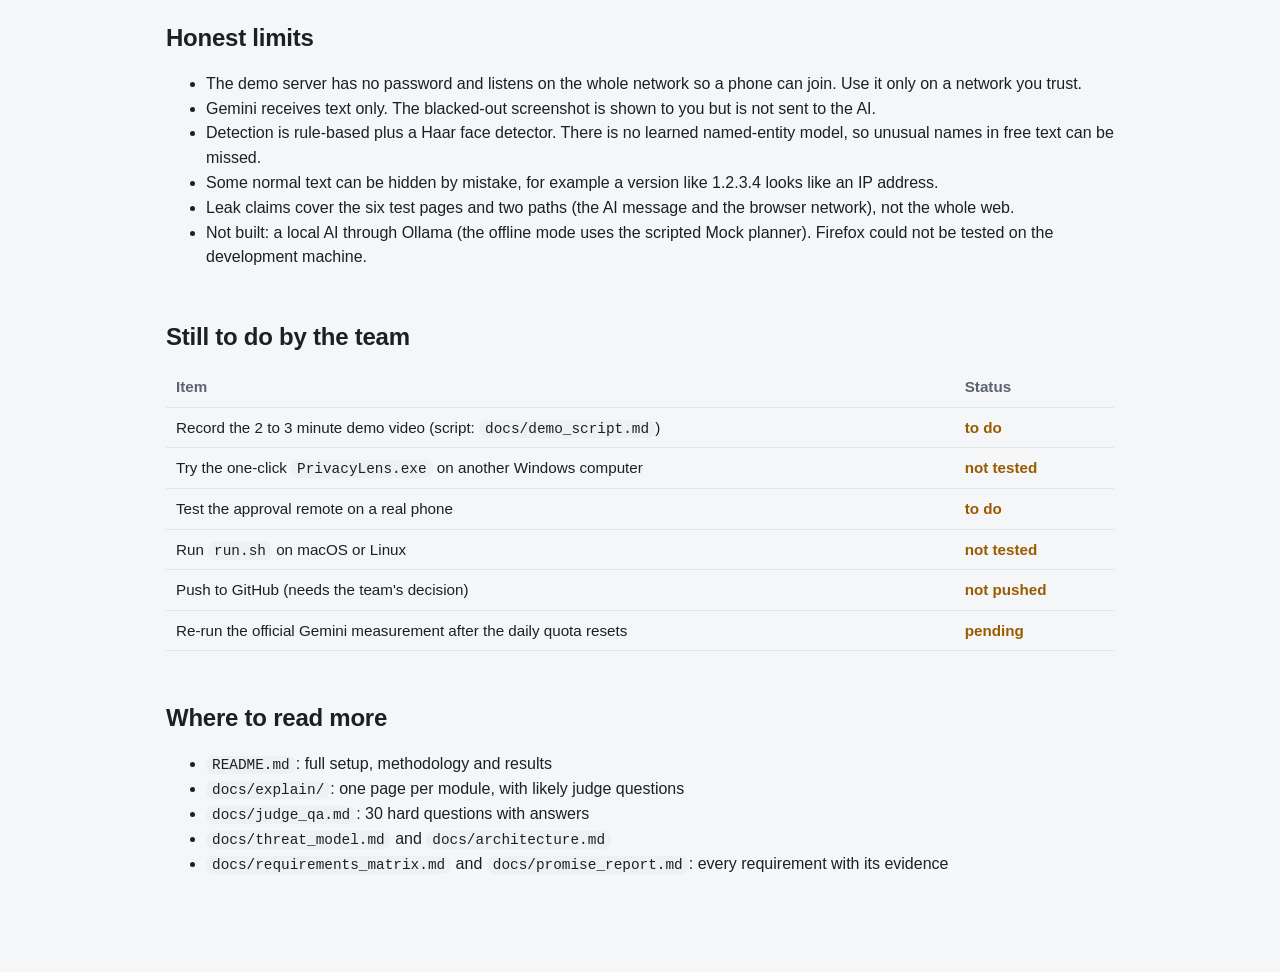
==== commit d055ac04: "document privacy choices, banner and windows build; refresh overview Co-Authored-By: Claude Sonnet 5" ====
--- a/docs/overview.html
+++ b/docs/overview.html
@@ -74,7 +74,8 @@
 <div class="card"><h3>3. Checks everything before it leaves</h3><p>An outbound guard scans every message for real values and canary secrets. If anything is wrong, or the check itself fails, nothing is sent.</p></div>
 <div class="card"><h3>4. Lets the AI act safely</h3><p>The AI proposes one action at a time. A validator rejects invalid targets, guessed secrets and off-site links. Payments and other irreversible steps ask you first.</p></div>
 <div class="card"><h3>5. Types your secrets locally</h3><p>The AI only says "put the card number here". Your computer types the real value at the last moment. The AI never sees it.</p></div>
-<div class="card"><h3>6. Proves it with tests</h3><p>100% task success, 100% recall, 0 leaks in the measured runs, and 20 of 20 adversarial cases pass. All numbers come from one evaluation file.</p></div>
+<div class="card"><h3>6. Lets you choose</h3><p>A Privacy choices table sets Hide, Ask permission or Reveal for each kind of data. Ask permission is the default, and approvals last for one task.</p></div>
+<div class="card"><h3>7. Proves it with tests</h3><p>100% task success, 100% recall, 0 leaks in the measured runs, and 20 of 20 adversarial cases pass. All numbers come from one evaluation file, measured with the default settings.</p></div>
 </div>
 
 <h2>How it works</h2>
@@ -94,11 +95,11 @@
 
 <h3>The main screen</h3>
 <p>One task box, one button, one chip per task, the live page, one switch, one status line and one sentence about what it is doing. No technical words.</p>
-<figure><img src="[data-uri]" alt="Main screen before a task"><figcaption>Before a task starts.</figcaption></figure>
+<figure><img src="[data-uri]" alt="Main screen before a task"><figcaption>Before a task starts.</figcaption></figure>
 
 <h3>What you see while it works</h3>
 <p>Private items on the page are covered by a soft frosted overlay with a small "Hidden" tag. This overlay is drawn on your computer only.</p>
-<figure><img src="[data-uri]" alt="Live view with Hidden overlays on the support chat"><figcaption>The support chat with phone number, Aadhaar, PAN, email and a health mention hidden.</figcaption></figure>
+<figure><img src="[data-uri]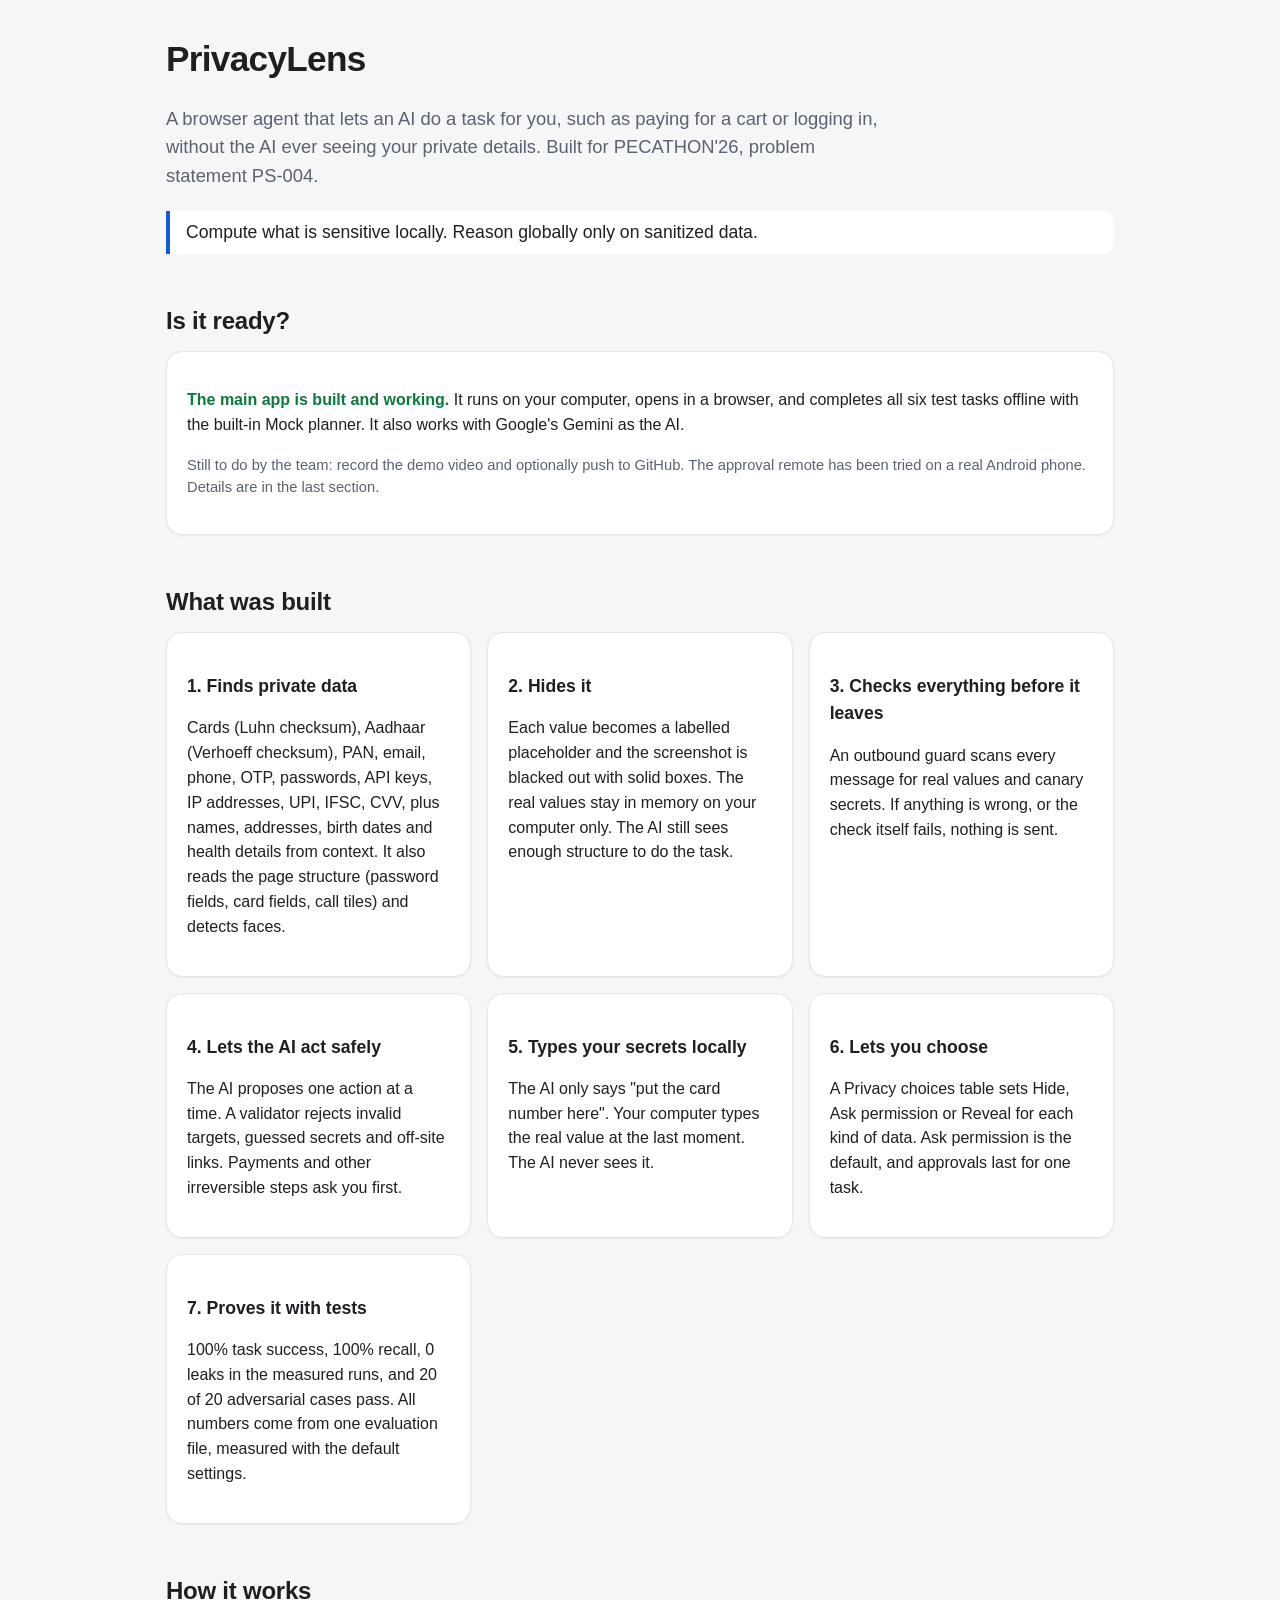
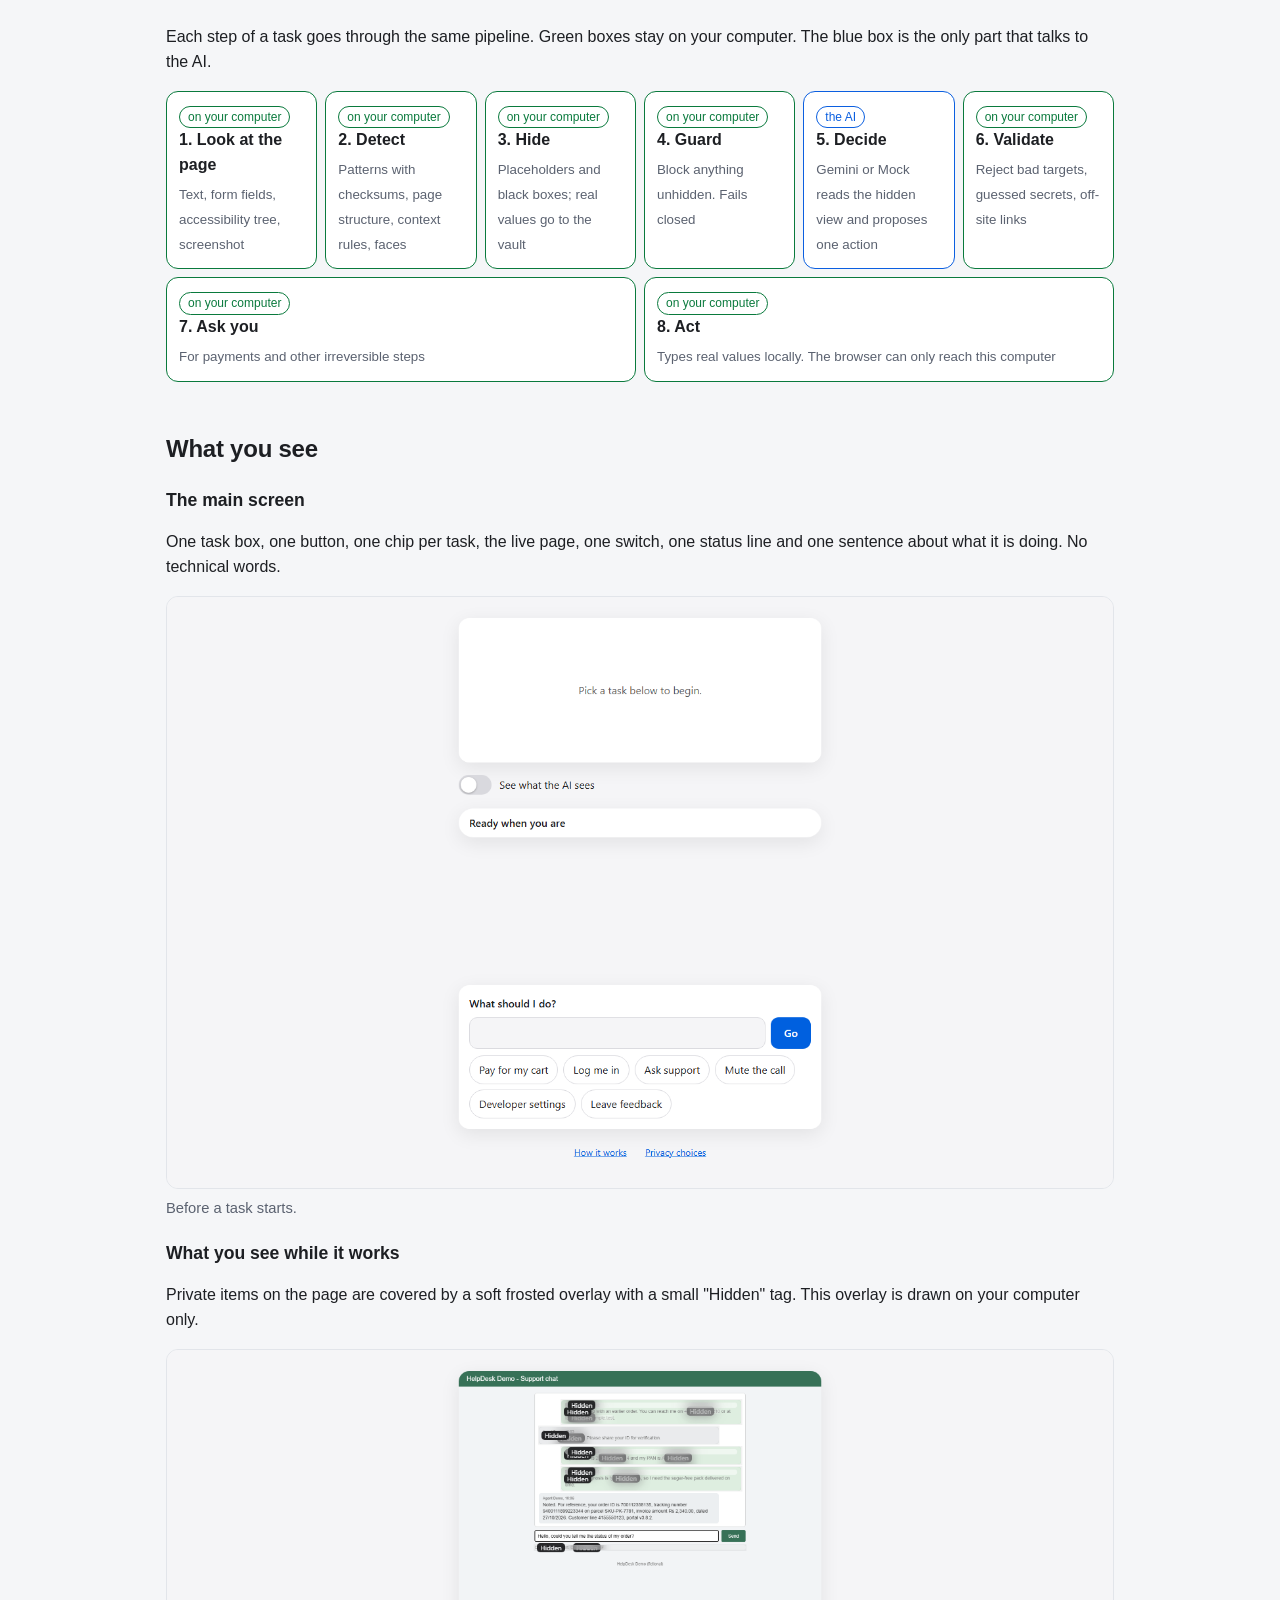
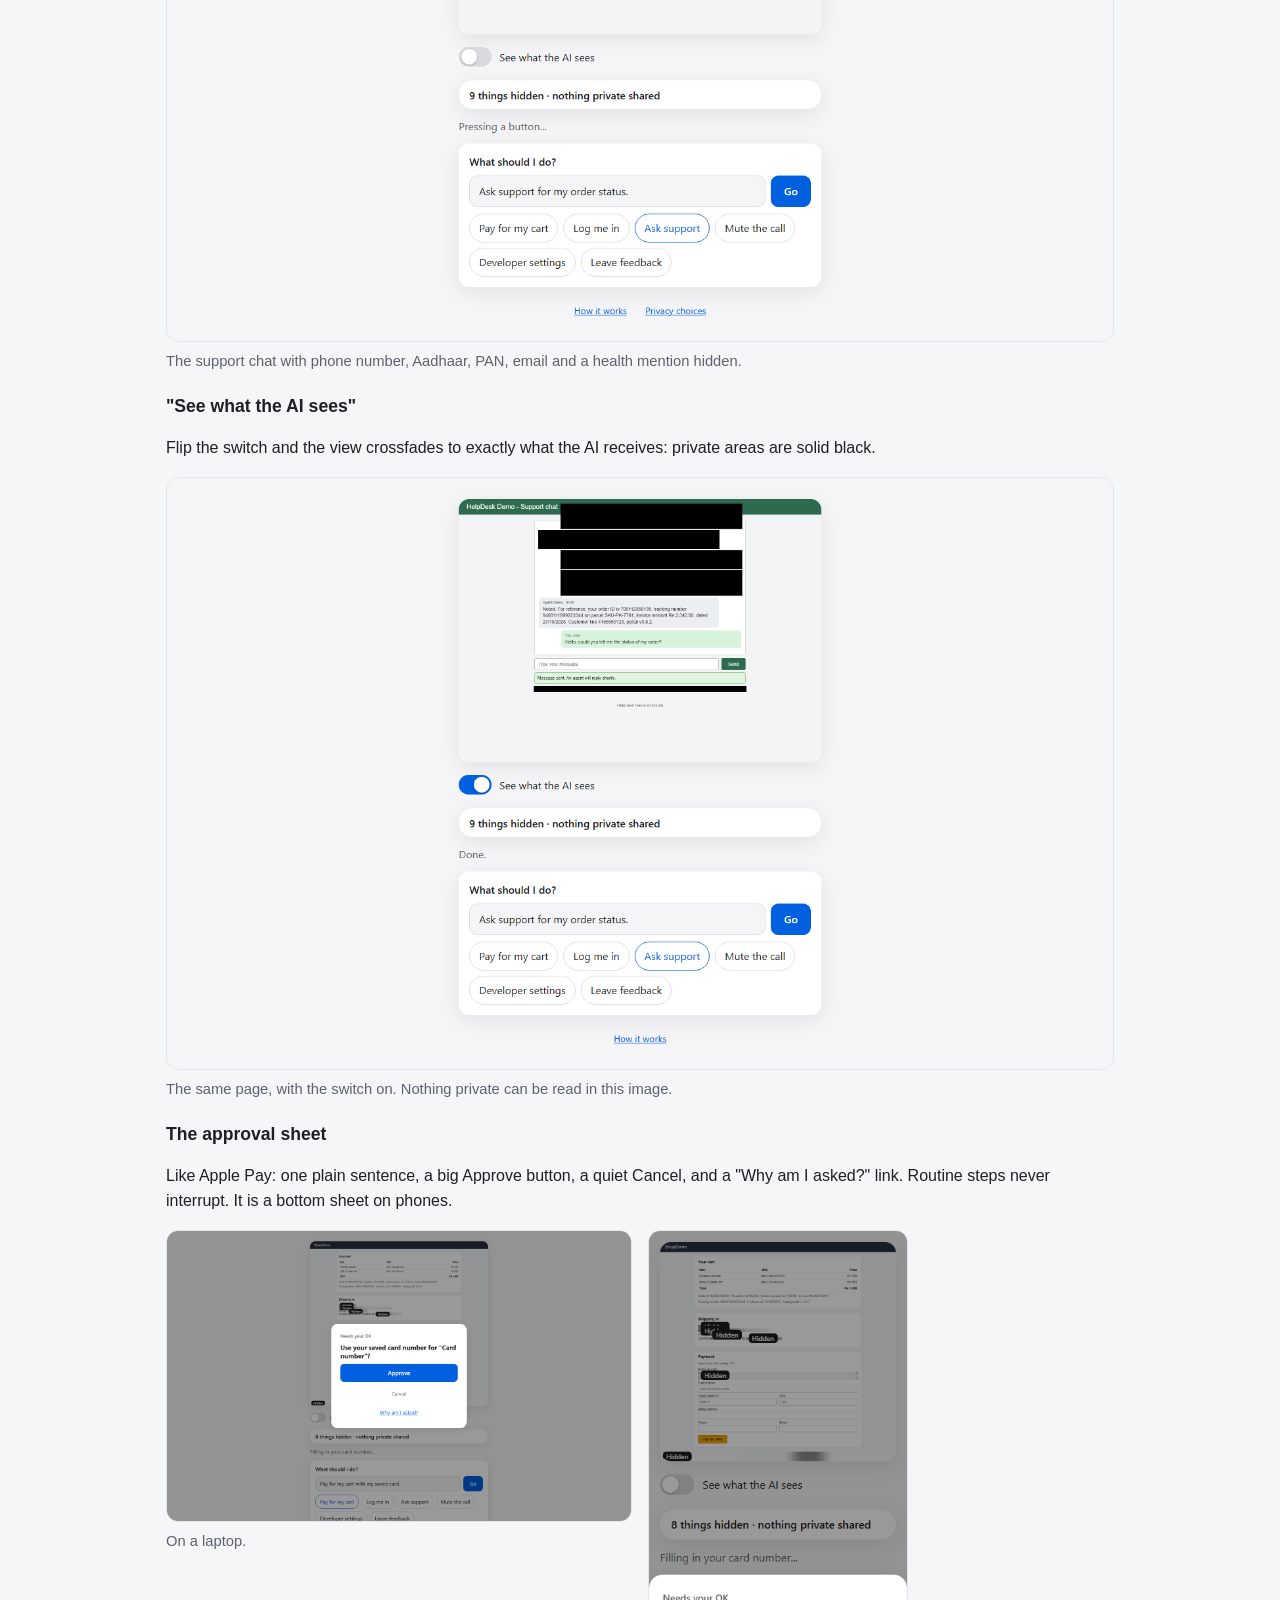
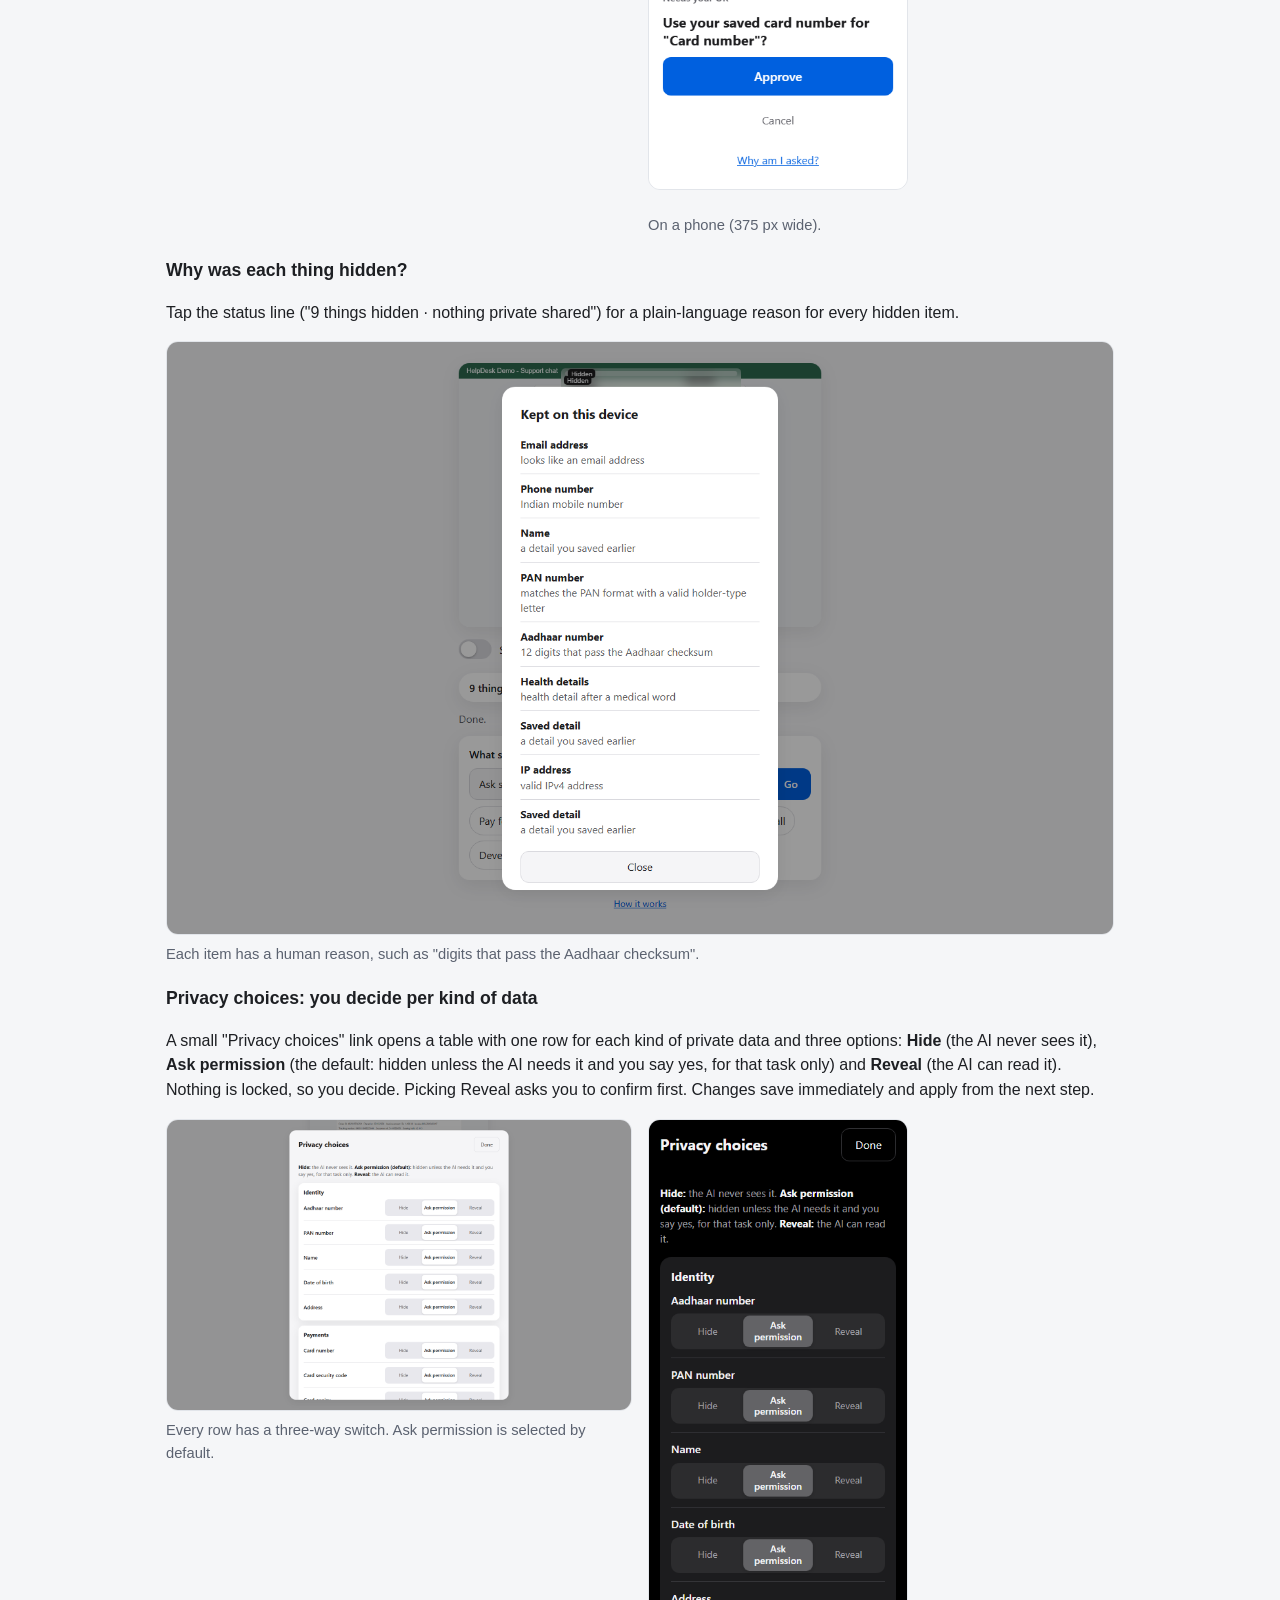
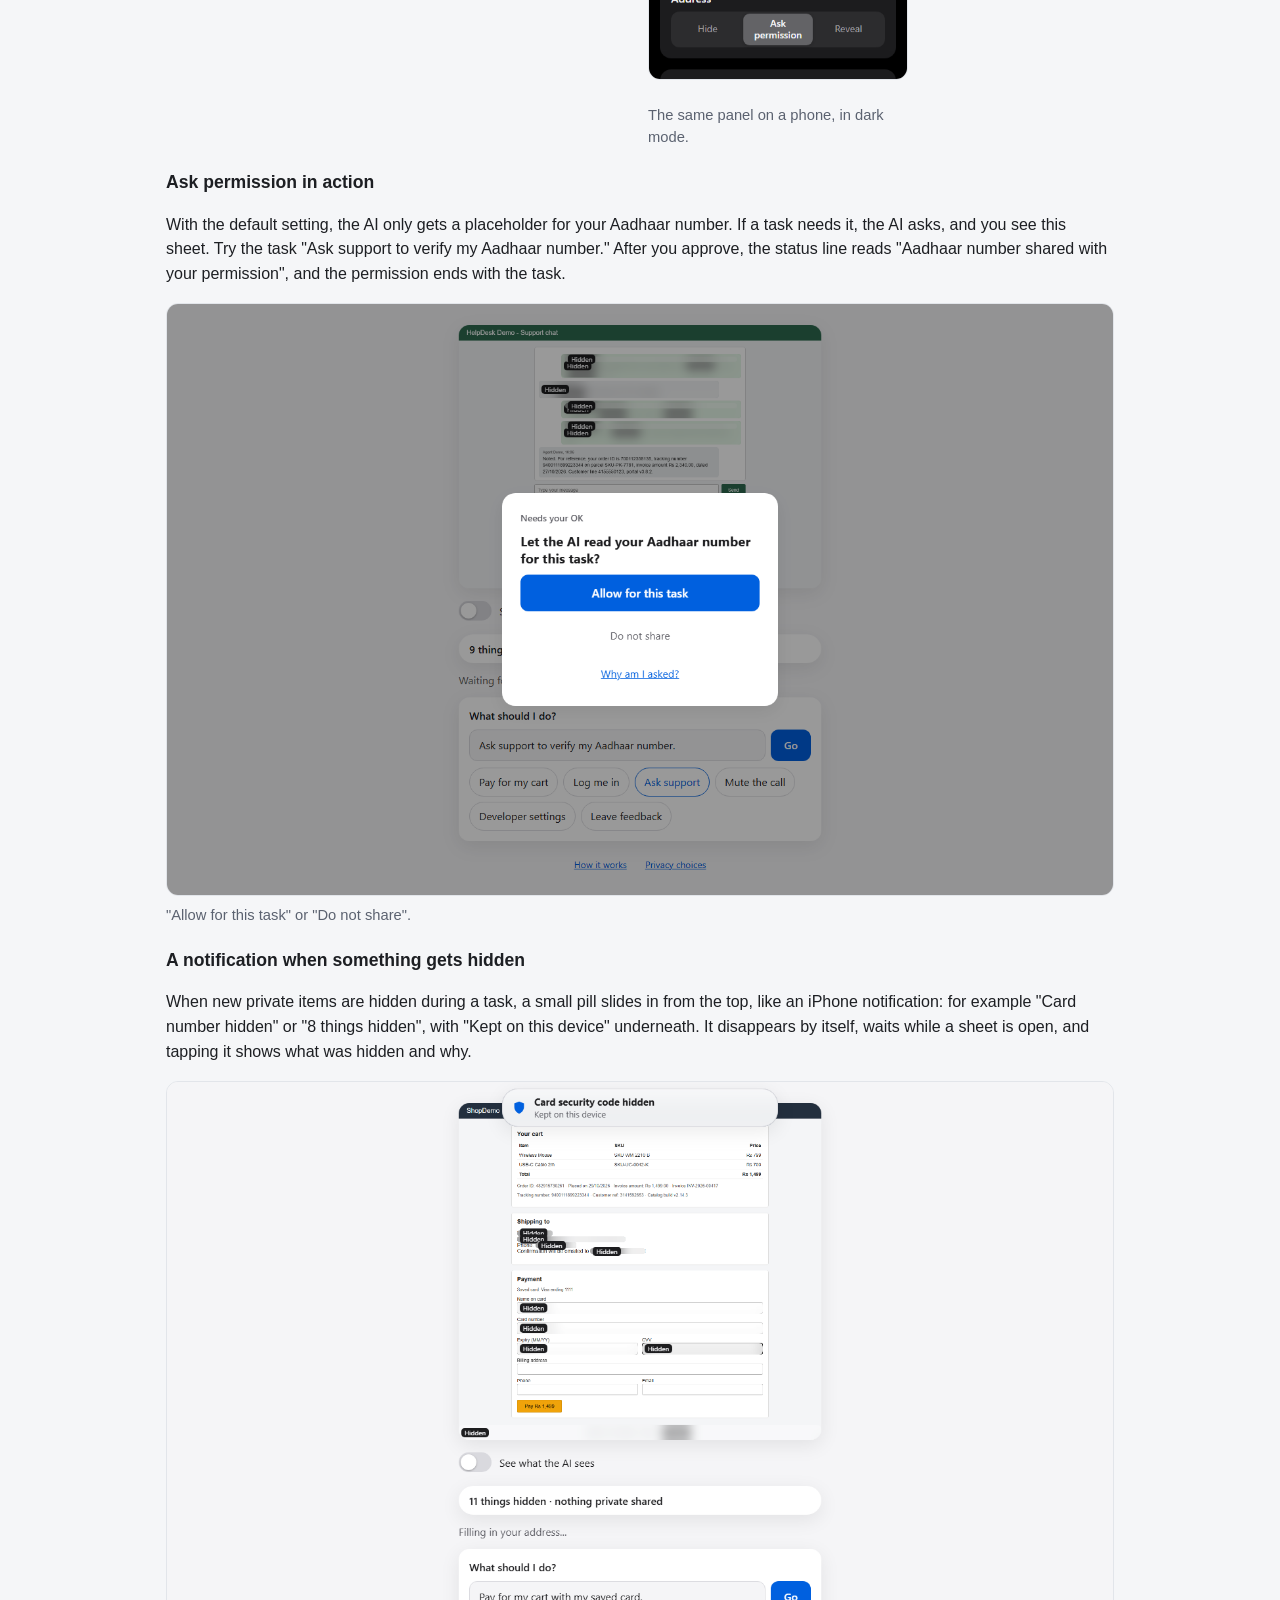
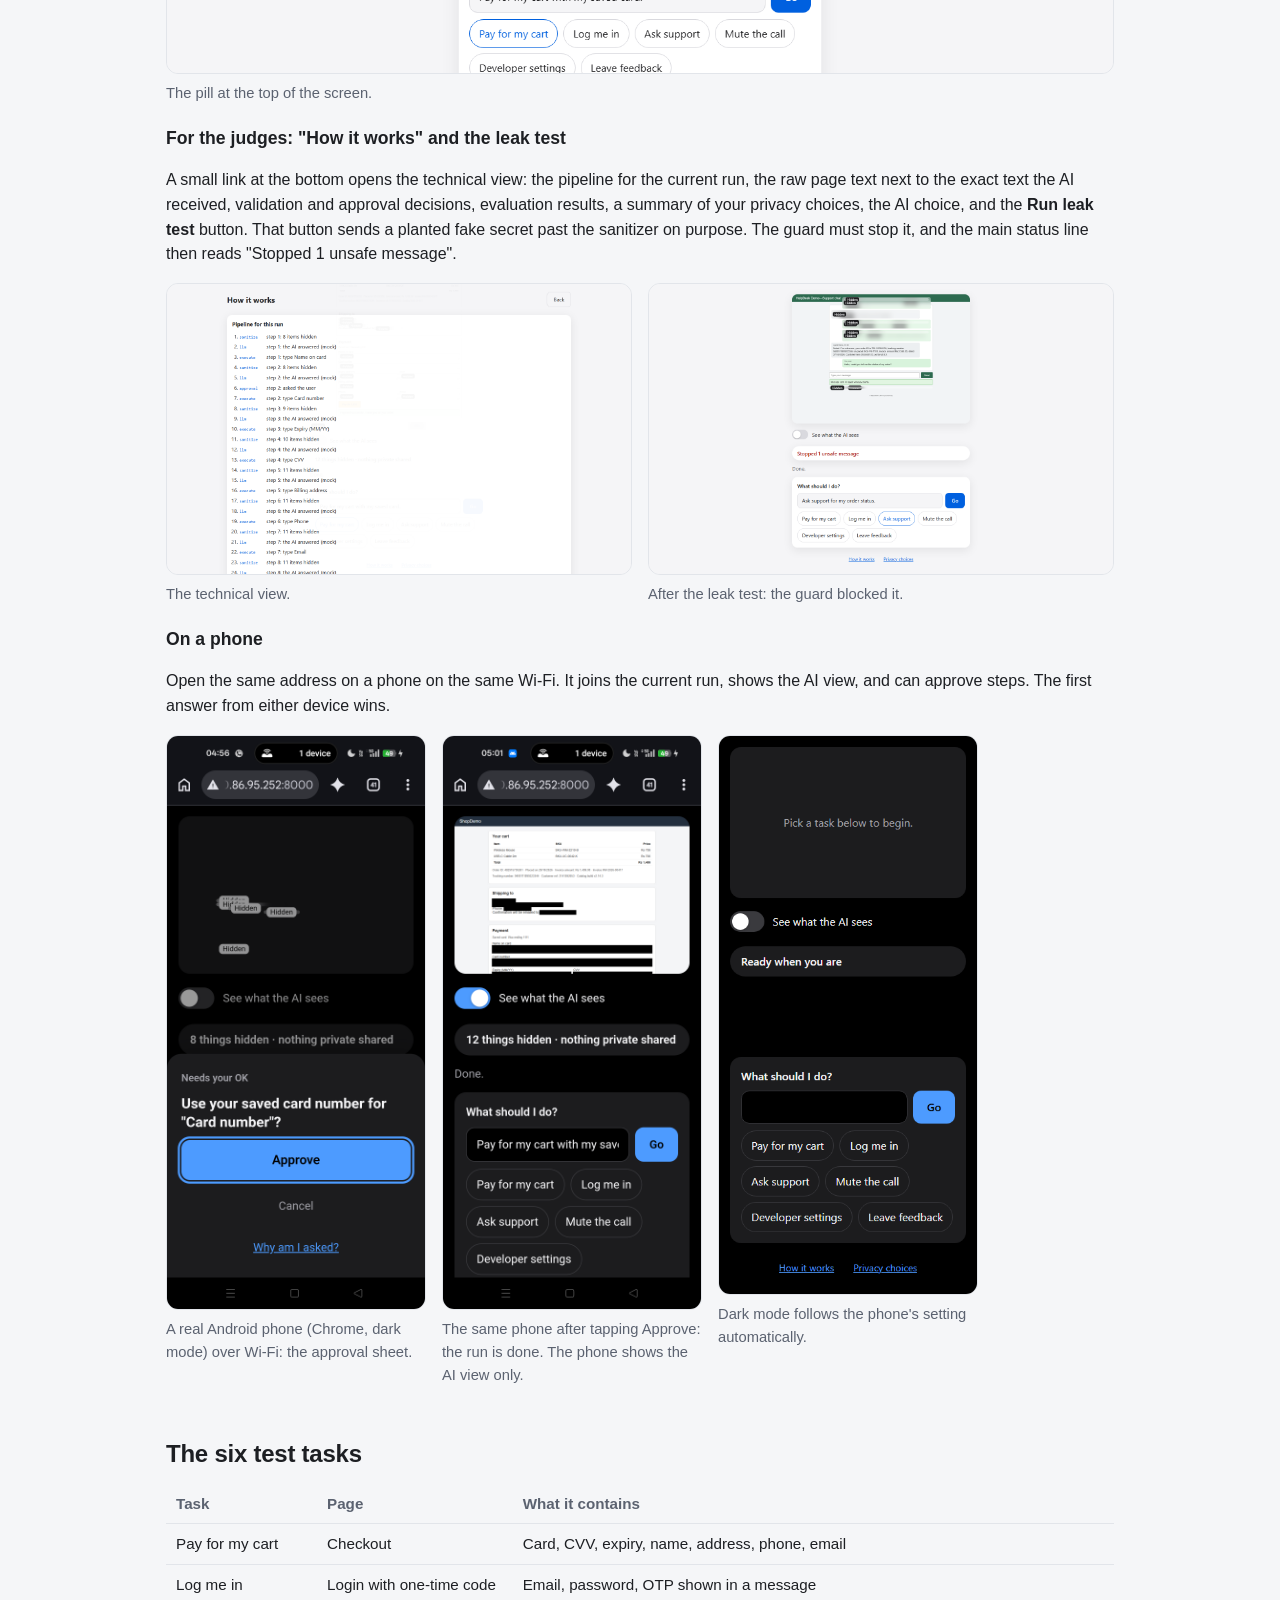
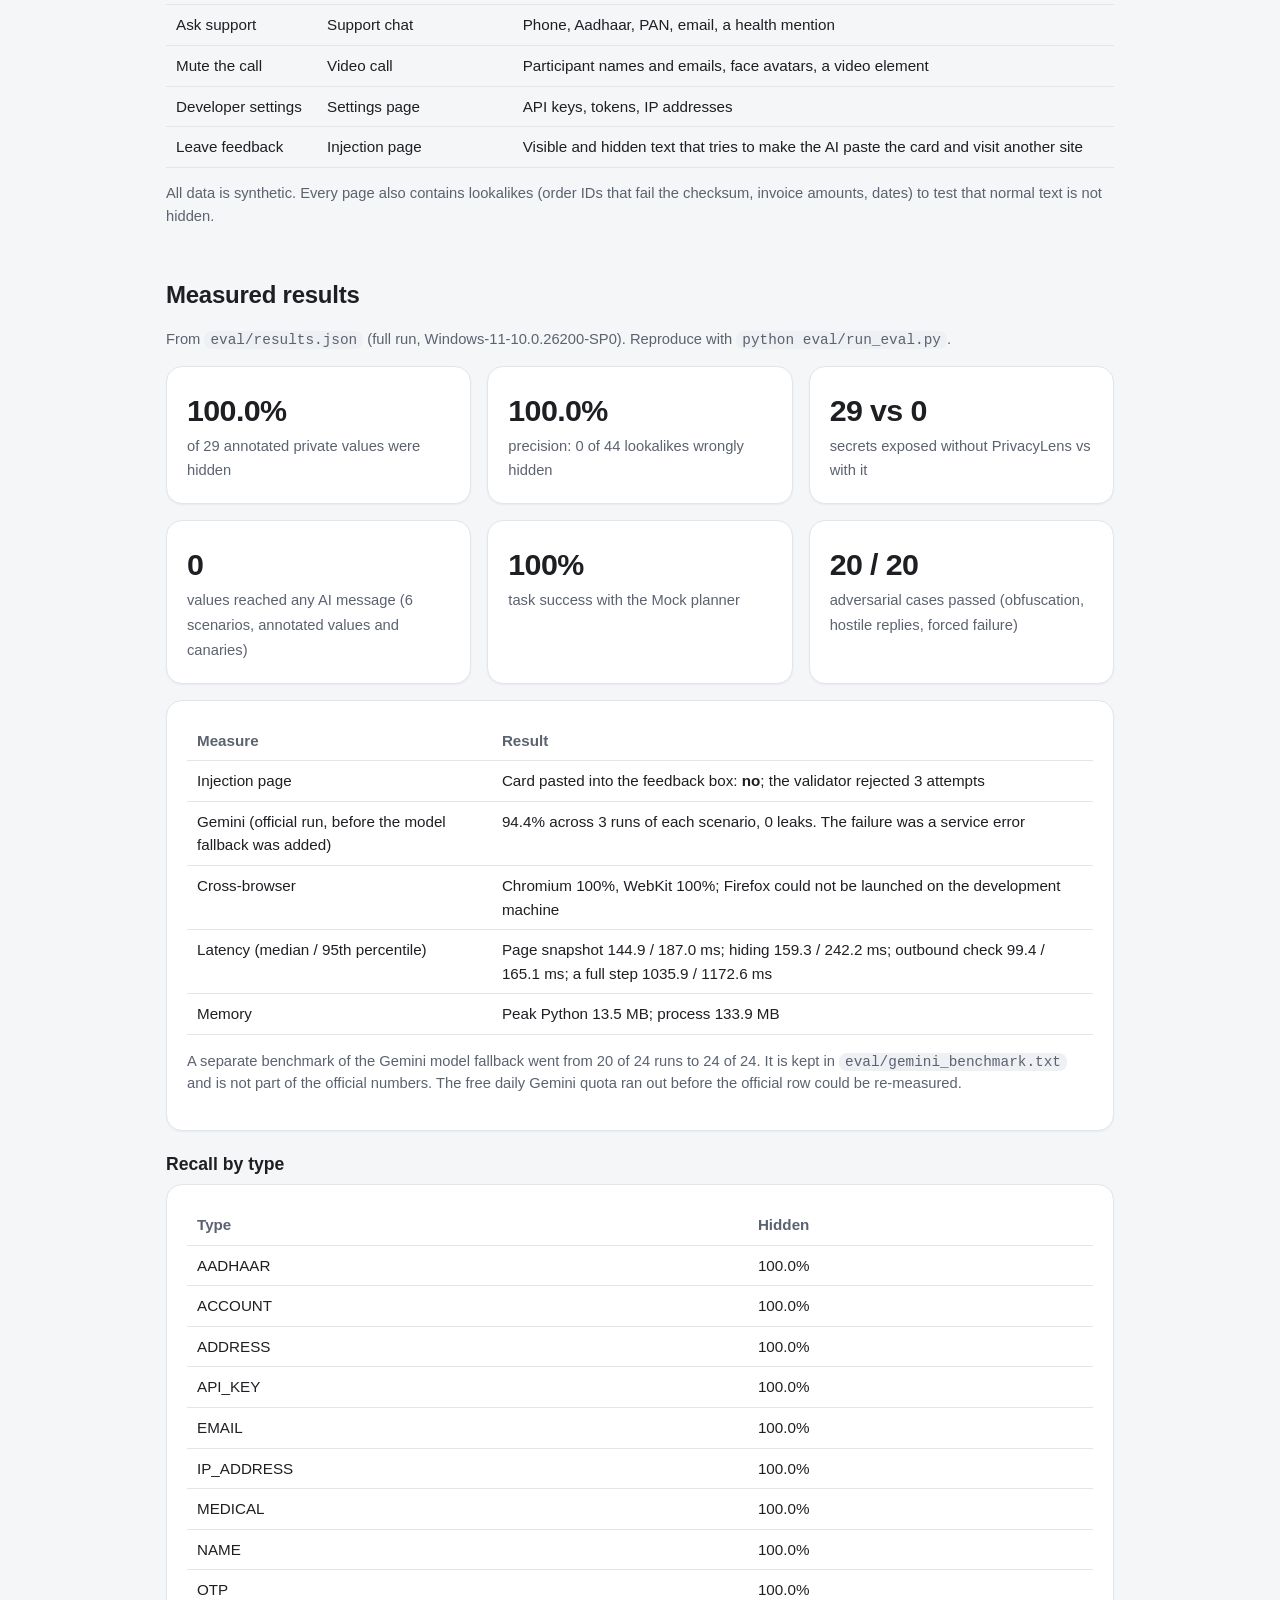
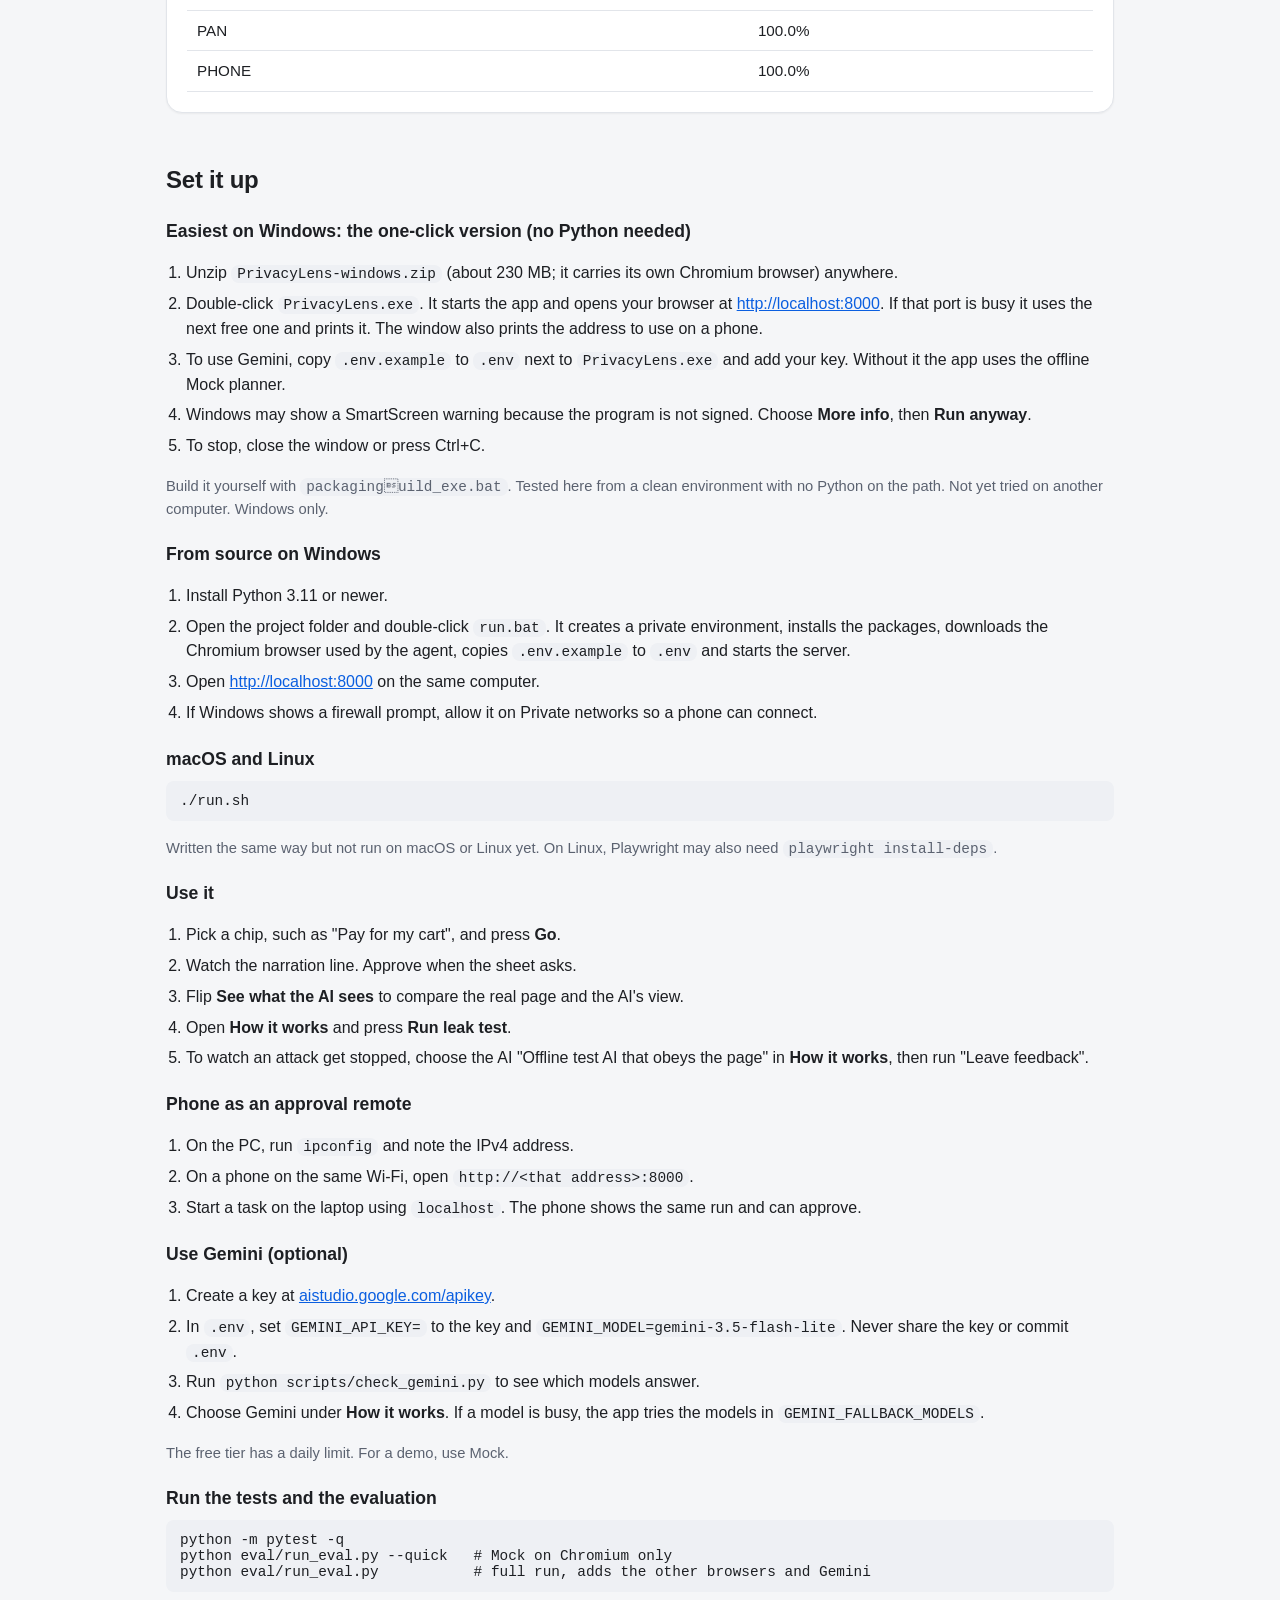
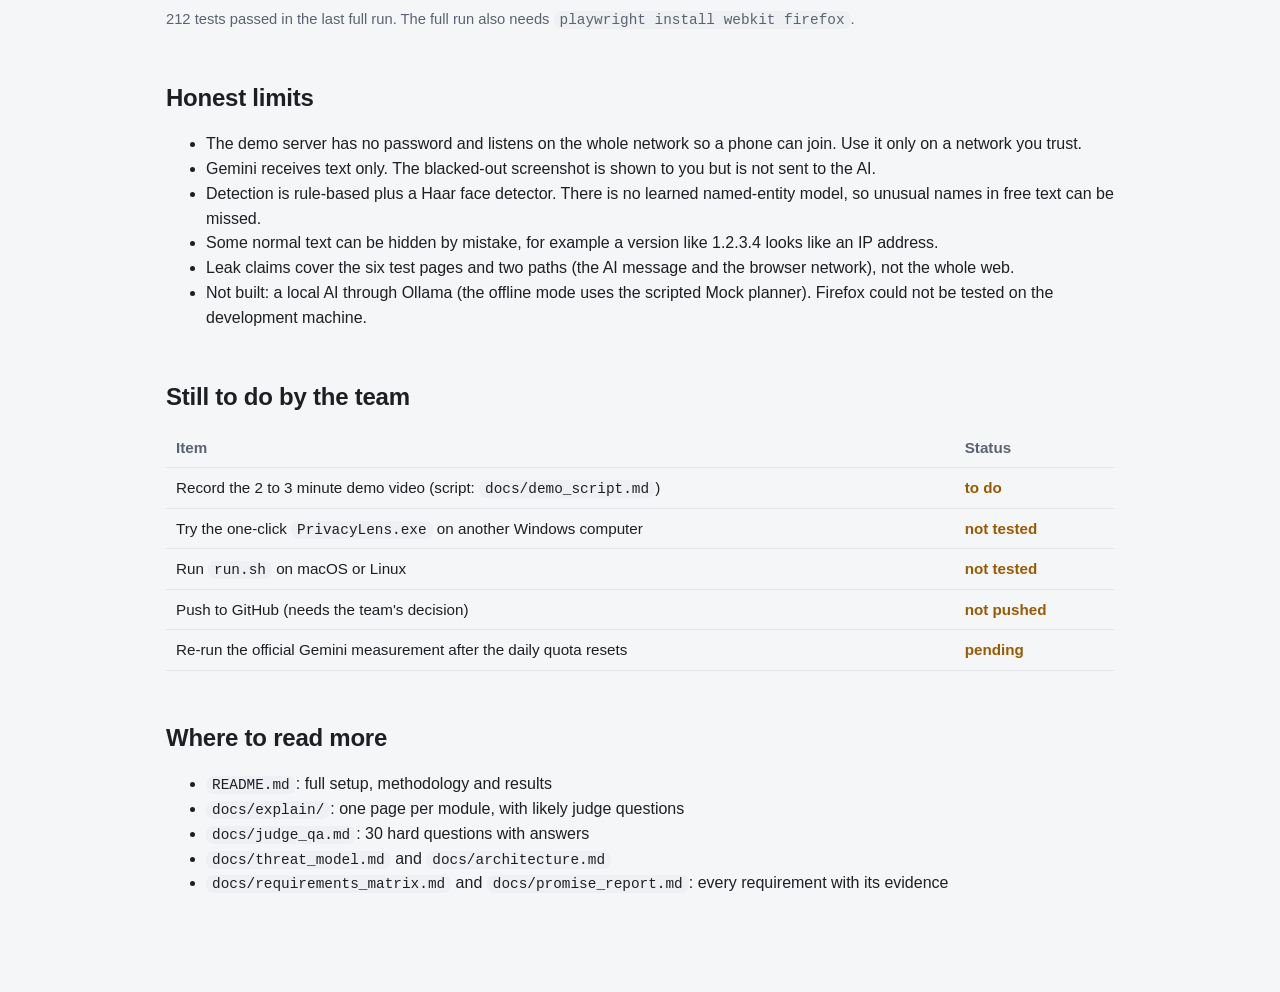
==== commit 589898c9: "show the AI view on phones, send no-cache headers, record the real-phone test Co-Authored-By: Claude" ====
--- a/docs/overview.html
+++ b/docs/overview.html
@@ -64,7 +64,7 @@
 <h2>Is it ready?</h2>
 <div class="card">
 <p><span class="pill-ok">The main app is built and working.</span> It runs on your computer, opens in a browser, and completes all six test tasks offline with the built-in Mock planner. It also works with Google's Gemini as the AI.</p>
-<p class="note">Still to do by the team: record the demo video, test on a real phone, and optionally push to GitHub. Details are in the last section.</p>
+<p class="note">Still to do by the team: record the demo video and optionally push to GitHub. The approval remote has been tried on a real Android phone. Details are in the last section.</p>
 </div>
 
 <h2>What was built</h2>
@@ -99,7 +99,7 @@
 
 <h3>What you see while it works</h3>
 <p>Private items on the page are covered by a soft frosted overlay with a small "Hidden" tag. This overlay is drawn on your computer only.</p>
-<figure><img src="[data-uri]" alt="Live view with Hidden overlays on the support chat"><figcaption>The support chat with phone number, Aadhaar, PAN, email and a health mention hidden.</figcaption></figure>
+<figure><img src="[data-uri]" alt="Live view with Hidden overlays on the support chat"><figcaption>The support chat with phone number, Aadhaar, PAN, email and a health mention hidden.</figcaption></figure>
 
 <h3>"See what the AI sees"</h3>
 <p>Flip the switch and the view crossfades to exactly what the AI receives: private areas are solid black.</p>
@@ -141,6 +141,8 @@
 <h3>On a phone</h3>
 <p>Open the same address on a phone on the same Wi-Fi. It joins the current run, shows the AI view, and can approve steps. The first answer from either device wins.</p>
 <div class="phones">
+<figure><img src="[data-uri]